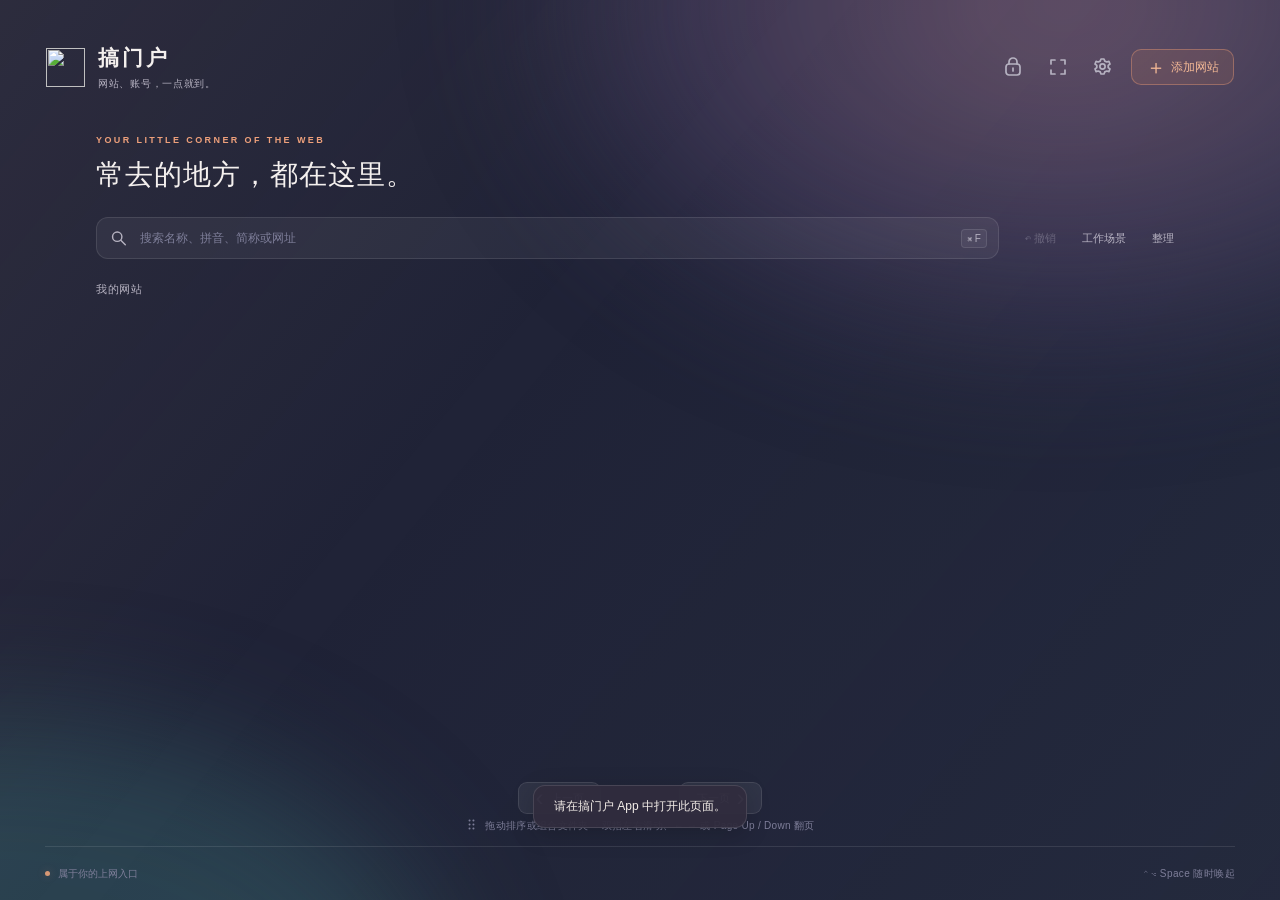
==== Resources/index.html @ 6839a6e0 "Publish GaoMenHu V1.04 source" ====
<!doctype html>
<html lang="zh-CN">
<head>
  <meta charset="utf-8">
  <meta name="viewport" content="width=device-width, initial-scale=1">
  <meta http-equiv="Content-Security-Policy" content="default-src 'none'; script-src 'self'; style-src 'self' 'unsafe-inline'; img-src 'self' data:; font-src 'self'; connect-src 'none'; object-src 'none'; base-uri 'none'; form-action 'none'">
  <title>搞门户</title>
  <link rel="stylesheet" href="style.css">
</head>
<body>
  <div class="ambient ambient-one"></div><div class="ambient ambient-two"></div><div class="noise"></div>
  <header>
    <div class="brand"><img src="Mark.png" alt=""><div><strong>搞门户</strong><span>网站、账号，一点就到。</span></div></div>
    <div class="header-actions">
      <button class="icon-button" id="vaultButton" aria-label="账号库" title="账号库"></button>
      <button class="icon-button" id="fullButton" aria-label="切换全屏" title="切换全屏"></button>
      <button class="icon-button" id="settingsButton" aria-label="设置" title="设置"></button>
      <button class="add-button" id="addButton"><span>＋</span> 添加网站</button>
    </div>
  </header>
  <main>
    <div class="intro"><div><span class="eyebrow">YOUR LITTLE CORNER OF THE WEB</span><h1>常去的地方，都在这里。</h1></div></div>
    <div class="launcher-tools"><div class="search-wrap"><span id="searchSymbol"></span><input id="search" type="search" autocomplete="off" placeholder="搜索名称、拼音、简称或网址" aria-label="搜索网站"><kbd>⌘ F</kbd></div><div class="toolbar-actions"><button class="tool-button" id="undoButton" title="撤销上次整理（⌘ Z）" disabled>↶ 撤销</button><button class="tool-button" id="workspacesButton">工作场景</button><button class="tool-button" id="manageButton">整理</button></div></div>
    <div class="grid-caption"><span id="caption">我的网站</span><span id="count"></span></div>
    <section class="launch-area" id="launchArea" aria-label="网站启动台"><div class="grid" id="grid"></div><div class="empty" id="empty" hidden></div><div class="edge-hint edge-left" id="edgeLeft" aria-hidden="true">‹</div><div class="edge-hint edge-right" id="edgeRight" aria-hidden="true">›</div></section>
    <nav class="pagination" id="pagination" aria-label="启动台分页">
      <button class="page-arrow" id="previousPage" type="button" aria-label="上一页" title="上一页（Page Up）"><span aria-hidden="true">‹</span> 上一页</button>
      <div class="page-dots" id="pageDots"></div>
      <span class="page-number" id="pageNumber" role="status" aria-live="polite" aria-atomic="true"></span>
      <button class="page-arrow" id="nextPage" type="button" aria-label="下一页" title="下一页（Page Down）">下一页 <span aria-hidden="true">›</span></button>
    </nav>
    <div class="organize-hint"><span id="dragSymbol"></span>拖动排序或组合文件夹<span class="paging-hint" id="pagingHint">· 双指左右滑动、← → 或 Page Up / Down 翻页</span></div>
  </main>
  <footer><span class="footer-brand"><span class="status-dot"></span>属于你的上网入口 <span class="version" id="version"></span></span><button id="lockButton"></button><span class="shortcut">⌃ ⌥ Space 随时唤起</span></footer>
  <div id="folderOverlay" class="overlay folder-overlay" hidden>
    <section class="folder-panel" role="dialog" aria-modal="true" aria-labelledby="folderTitle">
      <div class="folder-header"><div><span class="eyebrow">FOLDER</span><button class="folder-title" id="folderTitle"></button></div><div class="setting-actions"><button class="soft-button" id="folderManage">整理</button><button class="icon-button close" id="folderClose" aria-label="关闭文件夹">×</button></div></div>
      <div class="grid folder-grid" id="folderGrid"></div>
      <div class="folder-out" id="folderOut">拖到这里，移回首页 <span>↗</span></div>
    </section>
  </div>
  <div id="selectionBar" class="selection-bar" hidden><strong id="selectionCount">已选择 0 个</strong><button class="soft-button" id="selectPageButton">全选当前页</button><button class="text-button" id="clearSelectionButton">清空</button><span class="selection-divider"></span><button class="soft-button" id="batchMoveButton">移入文件夹</button><button class="soft-button" id="batchBrowserButton">默认浏览器</button><button class="soft-button danger" id="batchRemoveButton">移除</button><button class="primary-button" id="manageDone">完成</button></div>
  <div id="dialogOverlay" class="overlay dialog-overlay" hidden><section class="dialog" id="dialog" role="dialog" aria-modal="true"></section></div>
  <div id="cropOverlay" class="overlay crop-overlay" hidden><section class="dialog small" role="dialog" aria-modal="true" aria-labelledby="cropTitle"><div class="dialog-head"><div><span class="eyebrow">ICON</span><h2 id="cropTitle">调整图标</h2><p class="description">拖动图片调整位置，缩放到合适大小。</p></div><button class="icon-button close" id="cropClose" aria-label="取消裁剪">×</button></div><div class="crop-stage"><canvas id="cropCanvas" width="512" height="512" aria-label="图标裁剪预览"></canvas></div><label class="crop-zoom">缩放 <input id="cropZoom" type="range" min="0.5" max="3" step="0.01" value="1" aria-label="图标缩放"><output id="cropZoomValue">100%</output></label><div class="dialog-actions"><button class="soft-button" id="cropReset">居中适应</button><button class="soft-button" id="cropCancel">取消</button><button class="primary-button" id="cropSave">使用图标</button></div></section></div>
  <div id="contextMenu" class="context-menu" hidden></div>
  <div id="toast" role="status" aria-live="polite"></div>
  <script src="app.js"></script>
  <script src="features.js"></script>
</body>
</html>
---- Resources/style.css ----
:root{color-scheme:dark;--ink:#f4f0ee;--muted:#b6b2c1;--subtle:#7e7e99;--line:rgba(255,255,255,.1);--panel:#29283b;--input:rgba(255,255,255,.065);--orange:#eea07b;--accent:#df865c;--tile:rgba(255,255,255,.07);--backdrop:rgba(19,18,31,.66)}
*{box-sizing:border-box}html,body{margin:0;min-height:100%;font-family:-apple-system,BlinkMacSystemFont,"PingFang SC",sans-serif;color:var(--ink);font-size:14px}body{background:#202337;overflow:hidden;user-select:none;-webkit-user-select:none}
button,input,select,textarea{font:inherit}button{cursor:pointer;color:inherit;border:0;background:transparent}button:disabled{opacity:.38;cursor:default}button:focus-visible{outline:2px solid var(--orange);outline-offset:4px}input,textarea{user-select:text;-webkit-user-select:text}button svg{pointer-events:none}svg{width:20px;height:20px;stroke:currentColor;fill:none;stroke-width:1.7;stroke-linecap:round;stroke-linejoin:round}button, input{ -webkit-tap-highlight-color:transparent}
[hidden]{display:none!important}.ambient{position:fixed;z-index:-2;pointer-events:none;border-radius:100%;filter:blur(65px)}.ambient-one{width:90vw;height:85vh;right:-28vw;top:-42vh;background:radial-gradient(ellipse,#765b72 0%,#3b3654 50%,transparent 70%);opacity:.85}.ambient-two{width:70vw;height:70vh;left:-35vw;bottom:-50vh;background:#345c65;opacity:.55}.noise{position:fixed;inset:0;z-index:-1;pointer-events:none;background:linear-gradient(130deg,rgba(198,155,143,.08),transparent 40%,rgba(99,151,170,.06))}
header{height:110px;padding:38px 46px 14px;display:flex;align-items:center;justify-content:space-between}.brand{display:flex;align-items:center;gap:13px}.brand img{width:39px;height:39px}.brand strong{font-size:21px;letter-spacing:3px;font-weight:650;display:block}.brand span{color:var(--muted);font-size:10px;letter-spacing:.7px;margin-top:5px;display:block}.header-actions{display:flex;gap:11px;align-items:center}.icon-button{width:34px;height:34px;display:flex;align-items:center;justify-content:center;border-radius:10px;color:var(--muted);transition:background .15s,color .15s}.icon-button:hover{background:var(--tile);color:var(--ink)}.add-button{height:36px;border-radius:10px;padding:0 14px;border:1px solid rgba(237,158,119,.4);background:rgba(229,137,91,.12);color:#f3b895;font-size:12px;display:flex;align-items:center;gap:5px}.add-button span{font-size:20px;font-weight:300}
main{max-width:1220px;margin:auto;padding:20px 66px 0;height:calc(100vh - 164px);display:flex;flex-direction:column;min-height:350px}.intro{display:flex;justify-content:space-between}.eyebrow{font-size:9px;letter-spacing:2.4px;color:var(--orange);font-weight:550}.intro h1{font-size:28px;font-weight:500;letter-spacing:1px;margin:10px 0 23px}.search-wrap{position:relative;display:flex;align-items:center;width:450px;max-width:75%;height:42px;background:rgba(255,255,255,.05);border:1px solid var(--line);border-radius:12px;color:var(--muted);margin-bottom:29px}.search-wrap>span{padding:0 13px;display:flex}.search-wrap svg{width:17px}.search-wrap input{width:100%;padding:0 55px 0 0;height:100%;border:0;color:var(--ink);background:transparent;outline:0;font-size:12px}.search-wrap input::placeholder{color:var(--subtle)}.search-wrap:focus-within{border-color:rgba(238,160,123,.45);background:rgba(255,255,255,.08)}kbd{font:10px -apple-system,sans-serif;background:rgba(255,255,255,.05);border:1px solid var(--line);border-radius:4px;padding:3px 5px;position:absolute;right:11px;pointer-events:none}.grid-caption{display:flex;justify-content:space-between;font-size:11px;letter-spacing:.6px;color:var(--muted);margin-bottom:20px}.grid-caption #count{font-size:10px;color:var(--subtle)}
.launch-area{flex:1;min-height:175px;position:relative;overflow:auto;scrollbar-width:thin;scrollbar-color:var(--line) transparent}.grid{display:grid;grid-template-columns:repeat(var(--columns,6),minmax(0,1fr));gap:24px 15px;align-content:start;padding:4px 0 15px}.tile{min-width:0;height:115px;border-radius:16px;display:flex;align-items:center;flex-direction:column;position:relative;transition:transform .18s,background .18s;outline-offset:-2px!important;padding:3px 0;cursor:pointer}.tile:hover{background:rgba(255,255,255,.025);transform:translateY(-3px)}.tile:active{transform:scale(.96)}.tile-icon{position:relative;flex-shrink:0;width:76px;height:76px;border-radius:20px;display:flex;align-items:center;justify-content:center;box-shadow:0 7px 18px rgba(9,12,26,.14),inset 0 1px 0 rgba(255,255,255,.12);color:white;font-size:30px;font-weight:600;letter-spacing:-1px;transition:box-shadow .2s,transform .2s;background:var(--site-color);overflow:hidden}.tile-icon::after{content:"";position:absolute;inset:0;border-radius:inherit;pointer-events:none;background:linear-gradient(145deg,rgba(255,255,255,.11),transparent 55%,rgba(0,0,0,.06))}.tile-icon img{width:53px;height:53px;object-fit:contain;position:relative;z-index:1}.tile-name{margin-top:11px;color:var(--ink);font-size:11px;max-width:100%;overflow:hidden;text-overflow:ellipsis;white-space:nowrap;line-height:16px;padding:0 5px}.browser-badge{position:absolute;right:0;bottom:0;width:21px;height:21px;border-radius:8px;background:var(--panel);border:2px solid var(--panel);display:grid;place-items:center;z-index:2;color:#d9e2f1;font-size:9px;letter-spacing:0;font-weight:700}.badge-chrome{color:#f0cf76}.badge-edge{color:#6cd5bf}.badge-safari{color:#81c6f5}.tile-body{position:relative}.tile.folder .tile-icon{background:rgba(255,255,255,.09);border:1px solid rgba(255,255,255,.1);padding:10px;display:grid;grid-template-columns:repeat(3,1fr);gap:5px;align-content:start;backdrop-filter:blur(12px)}.mini-icon{width:14px;height:14px;border-radius:4px;background:var(--site-color);display:grid;place-items:center;color:white;font-size:7px;overflow:hidden;font-weight:600}.mini-icon img{width:12px;height:12px;object-fit:contain}.tile.folder .tile-name{color:#d1cadd}.tile.dragging{opacity:.25;transform:scale(.93)}.tile.merge-ready .tile-icon{box-shadow:0 0 0 5px rgba(239,168,127,.35);transform:scale(1.07)}.tile.drop-before:before,.tile.drop-after:after{content:"";position:absolute;top:12px;height:67px;width:3px;border-radius:3px;background:var(--orange)}.tile.drop-before:before{left:0}.tile.drop-after:after{right:0}
.pagination{display:flex;align-items:center;justify-content:center;gap:14px;margin:8px 0 3px;height:34px;flex-shrink:0}.pagination.single-page{visibility:hidden}.page-arrow{height:32px;min-width:83px;padding:0 12px;border:1px solid var(--line);border-radius:9px;background:var(--input);color:var(--muted);font-size:11px;display:flex;align-items:center;justify-content:center;gap:7px;transition:background .15s,color .15s}.page-arrow span{font-size:24px;font-weight:300;line-height:1}.page-arrow:hover:not(:disabled){background:var(--tile);color:var(--ink)}.page-dots{display:flex;align-items:center;gap:1px;max-width:280px;overflow-x:auto;scrollbar-width:none}.page-dot{width:28px;height:28px;padding:0;display:grid;place-items:center;flex-shrink:0;border-radius:7px}.page-dot::after{content:"";display:block;width:6px;height:6px;background:rgba(255,255,255,.24);border-radius:50%;transition:width .2s,background .2s}.page-dot.active::after{background:#e2c0ad;width:18px;border-radius:5px}.page-dot:hover{background:var(--input)}.page-number{color:var(--muted);font-size:11px;min-width:36px;text-align:center;font-variant-numeric:tabular-nums}.paging-hint{color:var(--subtle)}.organize-hint{text-align:center;color:var(--subtle);font-size:10px;letter-spacing:.3px;display:flex;align-items:center;justify-content:center;gap:7px;padding-bottom:13px}.organize-hint svg{width:13px;height:13px}
footer{height:54px;margin:0 45px;border-top:1px solid var(--line);display:flex;align-items:center;justify-content:space-between;color:var(--subtle);font-size:10px}.footer-brand{display:flex;align-items:center;gap:8px}.status-dot{width:5px;height:5px;border-radius:50%;background:#d79875;box-shadow:0 0 8px rgba(217,152,117,.3)}.version{opacity:.6;font-size:9px;margin-left:2px}.shortcut{letter-spacing:.4px}#lockButton{display:flex;align-items:center;gap:5px;color:var(--muted);font-size:10px}#lockButton svg{width:12px;height:12px}.empty{text-align:center;color:var(--muted);padding-top:34px}.empty strong{font-size:20px;font-weight:500;display:block;margin-bottom:12px}.empty p{font-size:12px;color:var(--subtle)}
.overlay{position:fixed;inset:0;background:var(--backdrop);backdrop-filter:blur(15px);z-index:20;display:flex;align-items:center;justify-content:center;padding:30px}.folder-panel{width:700px;max-width:90vw;max-height:80vh;border-radius:27px;background:linear-gradient(140deg,rgba(77,70,92,.94),rgba(48,48,72,.97));border:1px solid rgba(255,255,255,.12);box-shadow:0 25px 100px rgba(0,0,0,.25);padding:27px 35px 22px;animation:appear .17s ease-out}.folder-header{display:flex;justify-content:space-between;margin-bottom:25px;align-items:center}.folder-title{display:block;font-size:24px;font-weight:500;padding:8px 0 0;max-width:500px;overflow:hidden;text-overflow:ellipsis;white-space:nowrap;text-align:left}.folder-grid{--columns:5;max-height:50vh;overflow:auto;gap:18px 5px}.folder-out{border:1px dashed var(--line);height:36px;border-radius:10px;display:flex;align-items:center;justify-content:center;gap:10px;font-size:10px;color:var(--muted);margin-top:10px;transition:background .2s}.folder-out.ready{background:rgba(222,139,93,.18);border-color:var(--orange)}.close{font-size:25px;font-weight:200}
.dialog-overlay{z-index:40;backdrop-filter:blur(10px)}.dialog{width:650px;max-width:92vw;max-height:90vh;overflow:auto;border-radius:22px;padding:28px;background:var(--panel);box-shadow:0 24px 90px rgba(0,0,0,.35);border:1px solid var(--line);animation:appear .16s ease-out;scrollbar-width:thin}.dialog.small{width:430px}.dialog-head{display:flex;align-items:flex-start;justify-content:space-between;margin-bottom:24px}.dialog h2{font-size:23px;font-weight:550;letter-spacing:.5px;margin:6px 0 7px}.dialog .description{color:var(--muted);font-size:11px;line-height:1.8;margin:0}.field{display:block;margin:0 0 18px}.field-label{font-size:11px;color:var(--muted);display:block;margin:0 0 8px}.field input,.field textarea,.field select,.account-fields input,.profile-select{width:100%;padding:10px 12px;border:1px solid var(--line);border-radius:9px;background:var(--input);color:var(--ink);outline:0;font-size:12px;min-height:38px}.field input:focus,.field textarea:focus,.field select:focus,.account-fields input:focus{border-color:var(--accent)}.field input::placeholder,.account-fields input::placeholder{color:var(--subtle)}select option{background:var(--panel);color:var(--ink)}.two-col{display:grid;grid-template-columns:1fr 1fr;gap:16px}.icon-edit{display:flex;align-items:center;gap:16px;margin-bottom:23px}.icon-edit .tile-icon{width:60px;height:60px;border-radius:16px;font-size:23px}.icon-edit .tile-icon img{width:42px;height:42px}.color-palette{display:flex;gap:7px;margin-top:11px}.color-dot{width:19px;height:19px;border-radius:50%;border:2px solid transparent;padding:0}.color-dot.active{box-shadow:0 0 0 2px var(--muted);border-color:var(--panel)}.soft-button{padding:7px 11px;border-radius:7px;background:var(--input);border:1px solid var(--line);font-size:11px}.soft-button:hover{background:var(--tile)}.browser-options{display:flex;flex-wrap:wrap;gap:9px}.browser-choice{font-size:12px;padding:9px 12px;border:1px solid var(--line);border-radius:9px;background:var(--input);display:flex;gap:8px;align-items:center;cursor:pointer}.browser-choice.selected{border-color:var(--accent);background:rgba(226,137,90,.1)}.browser-choice input{accent-color:var(--accent);margin:0}.browser-choice.unavailable{opacity:.45}.browser-choice small{font-size:9px;color:var(--subtle)}.form-note{font-size:10px;color:var(--subtle);line-height:1.7;margin:9px 0 0}.section-title{display:flex;justify-content:space-between;align-items:center;margin:24px 0 12px;padding-top:20px;border-top:1px solid var(--line);font-size:12px}.section-title .soft-button{font-size:10px}.account-card{border:1px solid var(--line);border-radius:12px;margin-bottom:12px;padding:14px;background:rgba(0,0,0,.035)}.account-top{display:flex;justify-content:space-between;align-items:center;margin-bottom:11px;color:var(--muted);font-size:10px}.account-fields{display:grid;grid-template-columns:1fr 1fr;gap:10px}.account-fields input{font-size:11px}.account-fields .wide{grid-column:1/-1}.text-button{font-size:10px;color:var(--orange);padding:0}.danger{color:#f4a2a2!important}.primary-button{padding:10px 20px;border-radius:9px;color:#251c18;background:#e8a47c;font-weight:600;font-size:12px}.primary-button:hover{background:#efb28d}.dialog-actions{display:flex;justify-content:flex-end;gap:10px;margin-top:24px;padding-top:18px;border-top:1px solid var(--line)}.form-error{color:#f7ac9b;font-size:11px;line-height:1.8;min-height:0;margin-top:14px}.context-menu{position:fixed;z-index:60;padding:6px;background:rgba(49,47,66,.98);border:1px solid rgba(255,255,255,.12);box-shadow:0 12px 40px rgba(0,0,0,.28);border-radius:10px;min-width:180px;backdrop-filter:blur(15px)}.context-menu button{display:block;width:100%;padding:8px 11px;font-size:11px;text-align:left;border-radius:6px}.context-menu button:hover{background:rgba(255,255,255,.08)}.context-menu .menu-label{font-size:9px;color:var(--subtle);padding:7px 11px 3px}.context-menu hr{border:0;border-top:1px solid var(--line);margin:5px}
#toast{position:fixed;bottom:72px;left:50%;transform:translateX(-50%) translateY(10px);background:rgba(48,44,62,.96);color:#f4eee9;border:1px solid rgba(255,255,255,.12);box-shadow:0 6px 25px rgba(0,0,0,.18);padding:12px 20px;border-radius:12px;font-size:12px;max-width:80vw;z-index:90;opacity:0;pointer-events:none;transition:opacity .2s,transform .2s;text-align:center}#toast.visible{opacity:1;transform:translateX(-50%) translateY(0)}.settings-section{margin:22px 0}.settings-section h3{font-size:12px;font-weight:550;margin:0 0 12px}.setting-row{display:flex;justify-content:space-between;align-items:center;padding:12px 0;border-bottom:1px solid var(--line);gap:12px}.setting-row strong{font-size:12px;font-weight:500}.setting-row p{font-size:10px;color:var(--subtle);line-height:1.7;margin:5px 0 0}.setting-actions{display:flex;gap:7px;flex-shrink:0}.connection{font-size:10px;color:#85d6b4}.connection.offline{color:var(--subtle)}.steps{font-size:11px;color:var(--muted);line-height:1.9;padding:14px;background:var(--input);border-radius:10px;margin-top:12px}.steps code{font-size:10px;color:var(--orange);user-select:all;-webkit-user-select:all;word-break:break-all}.vault-site{padding:15px 0;border-bottom:1px solid var(--line)}.vault-site-head{display:flex;align-items:center;gap:10px;justify-content:space-between;margin-bottom:10px}.vault-site-head strong{font-size:13px}.vault-account{display:flex;align-items:center;justify-content:space-between;gap:12px;background:var(--input);border-radius:8px;margin:7px 0;padding:10px 12px}.vault-account strong{font-size:11px;font-weight:500;display:block}.vault-account span{font-size:10px;color:var(--muted);display:block;margin-top:5px}.empty-accounts{color:var(--subtle);font-size:11px;margin:20px 0}.profile-field{margin-top:12px}.profile-field label{font-size:10px;color:var(--muted);display:block;margin-bottom:6px}.confirm-body{font-size:12px;line-height:1.9;color:var(--muted);margin:16px 0}.small-input{width:100%;border:1px solid var(--line);border-radius:8px;background:var(--input);color:var(--ink);padding:11px;outline:0}
@keyframes appear{from{opacity:0;transform:translateY(8px) scale(.98)}to{opacity:1;transform:none}}
body.light{color-scheme:light;--ink:#37323b;--muted:#77717d;--subtle:#a199a4;--line:rgba(93,73,94,.11);--panel:#fcf9f5;--input:rgba(76,57,75,.045);--orange:#af6347;--accent:#c77b56;--tile:rgba(78,53,72,.065);--backdrop:rgba(218,208,203,.6);background:#f4eee7}.light .ambient-one{background:radial-gradient(ellipse,#d8b0a2 0%,#f0dbca 50%,transparent 70%);opacity:.5}.light .ambient-two{background:#c4d8d1;opacity:.7}.light .add-button{color:#ad6746}.light .tile-name{color:var(--ink)}.light .tile.folder .tile-icon{background:rgba(110,91,100,.09);border-color:rgba(110,91,100,.1)}.light .tile.folder .tile-name{color:#6d626e}.light .browser-badge{background:#f2eae4;border-color:#f2eae4;color:#44536b}.light .badge-chrome{color:#b89b29}.light .badge-edge{color:#318c7b}.light .badge-safari{color:#3f94c1}.light .page-dot::after{background:rgba(78,53,72,.23)}.light .page-dot.active::after{background:#c38a6f}.light .folder-panel{background:linear-gradient(140deg,#f0e6df,#e8e3e5)}.light .context-menu{background:#fcf8f3}.light .context-menu button:hover{background:rgba(78,53,72,.06)}.light .form-error,.light .danger{color:#be615c!important}.light .connection{color:#388867}
@media(max-height:690px){header{height:94px;padding-top:30px}main{height:calc(100vh - 148px);padding-top:10px}.intro h1{font-size:24px;margin-bottom:15px}.search-wrap{margin-bottom:17px}.grid-caption{margin-bottom:12px}.grid{gap:16px 13px}.organize-hint{font-size:9px}.dialog{max-height:94vh;padding:24px}}
@media(max-width:900px){header{padding-left:35px;padding-right:35px}main{padding-left:45px;padding-right:45px}.grid{gap:20px 8px}.tile-icon{width:70px;height:70px;border-radius:19px}.tile{height:107px}.tile-icon img{width:49px;height:49px}.brand span{font-size:9px}.header-actions{gap:5px}footer{margin:0 35px}.intro h1{font-size:25px}.folder-grid{--columns:5}}
@media(prefers-reduced-motion:reduce){*{animation:none!important;transition:none!important}}
.tile-icon:has(img){background:#F4F1EC}.mini-icon:has(img){background:#F4F1EC}
/* V1.03: adaptable density, selection, import previews and image adjustment. */
:root{--icon-size:76px;--tile-height:125px;--grid-gap:14px}
.launcher-tools{display:flex;align-items:center;gap:16px;margin-bottom:23px;flex-shrink:0}.launcher-tools .search-wrap{margin:0;max-width:100%;flex:1}.toolbar-actions{display:flex;gap:6px;flex-shrink:0}.tool-button{font-size:11px;color:var(--muted);padding:8px 10px;border-radius:8px;white-space:nowrap}.tool-button:hover:not(:disabled){color:var(--ink);background:var(--input)}.compact header{height:89px;padding-top:26px}.compact main{height:calc(100vh - 143px);padding-top:8px;max-width:1400px}.compact .intro{display:none}.compact .launcher-tools{margin-bottom:21px}.compact .grid-caption{margin-bottom:15px}
.grid{gap:var(--grid-gap) 12px}.tile{height:var(--tile-height);padding:3px 1px}.tile-icon{width:var(--icon-size);height:var(--icon-size);border-radius:calc(var(--icon-size) * .26)}.tile-icon>img{width:calc(var(--icon-size) * .7);height:calc(var(--icon-size) * .7)}.tile-name{white-space:normal;display:-webkit-box;-webkit-box-orient:vertical;-webkit-line-clamp:2;line-height:16px;max-height:32px;margin-top:8px;width:100%;overflow-wrap:anywhere;text-align:center}.tile.folder .tile-icon{padding:calc(var(--icon-size) * .12);gap:calc(var(--icon-size) * .055)}.mini-icon{width:calc(var(--icon-size) * .185);height:calc(var(--icon-size) * .185);border-radius:calc(var(--icon-size) * .05)}.mini-icon img{width:85%;height:85%}.tile.search-active{background:var(--input);box-shadow:inset 0 0 0 1px rgba(226,154,110,.6)}.tile.selected{background:rgba(232,164,124,.09);box-shadow:inset 0 0 0 1px var(--accent)}.selection-check{position:absolute;top:0;right:7px;width:19px;height:19px;border-radius:50%;border:1.5px solid var(--muted);background:var(--panel);font-size:12px;display:grid;place-items:center;z-index:3}.selected .selection-check{border-color:var(--accent);background:var(--accent);color:#251c18}.selecting .tile:hover{transform:none}.selection-bar{position:fixed;bottom:54px;left:50%;transform:translateX(-50%);display:flex;align-items:center;gap:10px;z-index:30;border:1px solid var(--line);border-radius:15px;padding:12px 16px;box-shadow:0 10px 40px rgba(0,0,0,.25);background:var(--panel);white-space:nowrap}.selection-bar strong{font-size:11px;font-weight:500;min-width:83px}.selection-bar .primary-button{padding:8px 13px}.selection-divider{width:1px;height:19px;background:var(--line)}.selecting .organize-hint{visibility:hidden}.selecting .launch-area{margin-bottom:35px}.selecting .folder-panel{margin-bottom:70px}.folder-grid{grid-template-columns:repeat(auto-fill,minmax(calc(var(--icon-size) + 24px),1fr))}.folder-header .setting-actions{align-items:center}
.edge-hint{position:absolute;top:0;bottom:0;width:40px;display:flex;align-items:center;justify-content:center;border-radius:12px;font-size:40px;font-weight:200;color:var(--orange);background:rgba(220,151,111,.1);opacity:0;pointer-events:none;transition:opacity .12s}.edge-left{left:0}.edge-right{right:0}.edge-hint.ready{opacity:1}.compact-select{font-size:11px;padding:8px 10px;border:1px solid var(--line);border-radius:8px;background:var(--input);color:var(--ink);min-width:106px}.setup-details{margin-top:14px}.setup-details summary{font-size:11px;color:var(--muted);cursor:pointer}.preview-stats{display:grid;grid-template-columns:repeat(3,1fr);border:1px solid var(--line);border-radius:13px;padding:18px 0;background:var(--input)}.preview-stats>div{display:flex;align-items:center;flex-direction:column;gap:6px}.preview-stats>div+div{border-left:1px solid var(--line)}.preview-stats strong{font-size:26px;font-weight:500;font-variant-numeric:tabular-nums}.preview-stats span{font-size:10px;color:var(--muted)}.source-option{display:flex;align-items:center;gap:13px;width:100%;text-align:left;padding:15px;border:1px solid var(--line);border-radius:12px;margin:10px 0;background:var(--input)}.source-option:hover{border-color:var(--accent)}.source-option>span:last-child{margin-left:auto;font-size:24px;color:var(--subtle)}.source-option strong{font-size:12px;font-weight:500}.source-option small{font-size:10px;color:var(--subtle);display:block;margin-top:5px}.source-badge{width:33px;height:33px;display:grid;place-items:center;border-radius:10px;background:var(--tile);color:var(--orange);font-size:16px}.workspace-card{padding:18px;border-radius:14px;background:var(--input);border:1px solid var(--line);margin-bottom:12px}.workspace-title{display:flex;align-items:center;justify-content:space-between;gap:15px}.workspace-title>div{min-width:0}.workspace-title strong{font-size:15px;font-weight:500}.workspace-title p{color:var(--subtle);font-size:10px;line-height:1.7;margin:8px 0 0;overflow:hidden;text-overflow:ellipsis;white-space:nowrap}.workspace-title .primary-button{white-space:nowrap;padding:9px 13px}.workspace-controls{display:flex;gap:18px;margin-top:15px}.workspace-picker-head{display:flex;align-items:center;gap:15px}.workspace-picker-head .field{flex:1;margin:0}.workspace-picker-head>span{font-size:11px;white-space:nowrap;color:var(--subtle)}.workspace-picker{max-height:280px;overflow:auto;border:1px solid var(--line);border-radius:10px;margin-top:12px}.workspace-choice{display:flex;align-items:center;gap:10px;padding:10px 12px;font-size:11px;cursor:pointer}.workspace-choice+.workspace-choice{border-top:1px solid var(--line)}.workspace-choice input{accent-color:var(--accent);flex-shrink:0}.workspace-choice>span:not(.workspace-mini){overflow:hidden;text-overflow:ellipsis;white-space:nowrap}.workspace-choice small{color:var(--subtle);font-size:9px;margin-left:auto;white-space:nowrap}.workspace-mini{width:25px;height:25px;display:grid;place-items:center;background:var(--site-color);border-radius:7px;overflow:hidden;color:white;flex-shrink:0}.workspace-mini img{width:21px;height:21px;object-fit:contain}.workspace-mini:has(img){background:#f4f1ec}
.crop-overlay{z-index:70}.crop-overlay .dialog{width:390px}.crop-stage{width:256px;height:256px;margin:0 auto;border:1px solid var(--line);border-radius:18px;overflow:hidden;background:repeating-conic-gradient(var(--input) 0% 25%,transparent 0% 50%) 50% / 20px 20px}.crop-stage canvas{display:block;width:256px;height:256px;cursor:grab;touch-action:none}.crop-stage canvas:active{cursor:grabbing}.crop-zoom{display:flex;align-items:center;gap:12px;margin-top:22px;font-size:11px;color:var(--muted)}.crop-zoom input{min-width:0;flex:1;accent-color:var(--accent)}.crop-zoom output{width:37px;text-align:right;font-variant-numeric:tabular-nums}
@media(max-width:900px){.launcher-tools{gap:9px}.toolbar-actions{gap:1px}.tool-button{padding:8px 7px}.compact header{padding-left:35px;padding-right:35px}.selection-bar{gap:7px;padding:10px 11px}.selection-bar .soft-button{padding:7px 8px}.selection-bar strong{min-width:74px}.grid{column-gap:9px}}
.tile.drag-carry{position:absolute;left:0;top:0;width:1px;height:1px;padding:0;overflow:hidden;opacity:0;pointer-events:none}
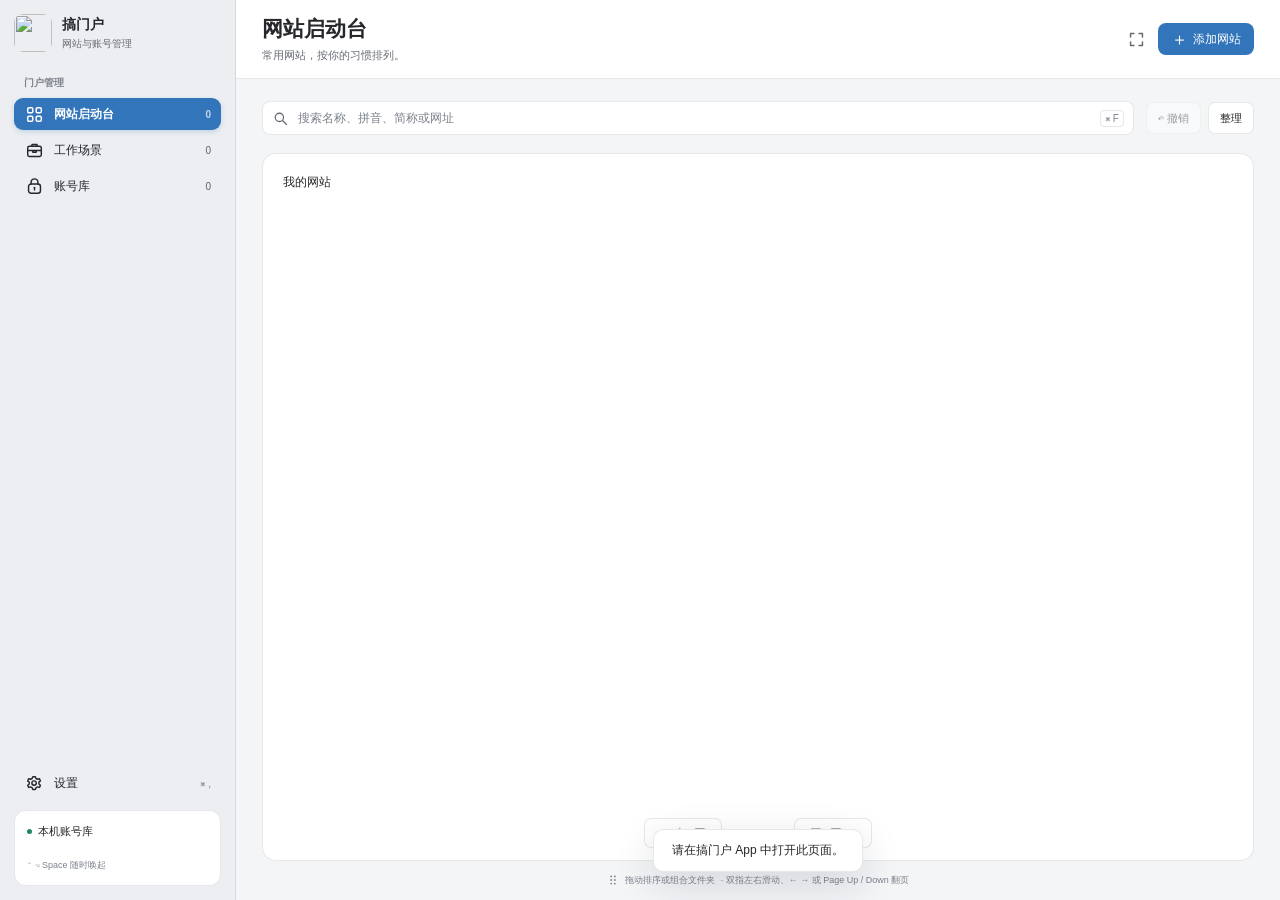
==== commit 8a153282: "Unify GaoMenHu V1.05 icon, settings and backup experience" ====
--- a/Resources/index.html
+++ b/Resources/index.html
@@ -8,40 +8,51 @@
   <link rel="stylesheet" href="style.css">
 </head>
 <body>
-  <div class="ambient ambient-one"></div><div class="ambient ambient-two"></div><div class="noise"></div>
-  <header>
-    <div class="brand"><img src="Mark.png" alt=""><div><strong>搞门户</strong><span>网站、账号，一点就到。</span></div></div>
-    <div class="header-actions">
-      <button class="icon-button" id="vaultButton" aria-label="账号库" title="账号库"></button>
-      <button class="icon-button" id="fullButton" aria-label="切换全屏" title="切换全屏"></button>
-      <button class="icon-button" id="settingsButton" aria-label="设置" title="设置"></button>
-      <button class="add-button" id="addButton"><span>＋</span> 添加网站</button>
+  <div class="app-shell">
+    <aside class="sidebar" aria-label="主导航">
+      <div class="brand"><img src="Mark.png" alt=""><div><strong>搞门户</strong><span>网站与账号管理</span></div></div>
+      <nav class="sidebar-navigation" aria-label="门户管理">
+        <div class="nav-section-label">门户管理</div>
+        <button class="nav-item selected" id="launcherButton" aria-current="page"><span id="launcherSymbol"></span><span>网站启动台</span><span class="nav-count" id="siteCount">0</span></button>
+        <button class="nav-item" id="workspacesButton"><span id="workspacesSymbol"></span><span>工作场景</span><span class="nav-count" id="workspaceCount">0</span></button>
+        <button class="nav-item" id="vaultButton"><span id="vaultSymbol"></span><span>账号库</span><span class="nav-count" id="accountCount">0</span></button>
+      </nav>
+      <div class="sidebar-bottom">
+        <button class="nav-item" id="settingsButton"><span id="settingsSymbol"></span><span>设置</span><span class="nav-key">⌘ ,</span></button>
+        <div class="sidebar-status"><div class="status-heading"><span class="status-dot"></span><strong>本机账号库</strong><span class="version" id="version"></span></div><button id="lockButton"></button><div class="sidebar-shortcut">⌃ ⌥ Space 随时唤起</div></div>
+      </div>
+    </aside>
+    <div class="main-column">
+      <header class="main-toolbar">
+        <div class="page-heading"><h1 id="pageTitle">网站启动台</h1><p id="pageSubtitle">常用网站，按你的习惯排列。</p></div>
+        <div class="header-actions"><button class="icon-button" id="fullButton" aria-label="切换全屏" title="切换全屏"></button><button class="add-button" id="addButton"><span>＋</span> 添加网站</button></div>
+      </header>
+      <main id="launcherPage">
+        <div class="launcher-tools"><div class="search-wrap"><span id="searchSymbol"></span><input id="search" type="search" autocomplete="off" placeholder="搜索名称、拼音、简称或网址" aria-label="搜索网站"><kbd>⌘ F</kbd></div><div class="toolbar-actions"><button class="tool-button" id="undoButton" title="撤销上次整理（⌘ Z）" disabled>↶ 撤销</button><button class="tool-button" id="manageButton">整理</button></div></div>
+        <div class="launcher-card">
+          <div class="grid-caption"><span id="caption">我的网站</span><span id="count"></span></div>
+          <section class="launch-area" id="launchArea" aria-label="网站启动台"><div class="grid" id="grid"></div><div class="empty" id="empty" hidden></div><div class="edge-hint edge-left" id="edgeLeft" aria-hidden="true">‹</div><div class="edge-hint edge-right" id="edgeRight" aria-hidden="true">›</div></section>
+          <nav class="pagination" id="pagination" aria-label="启动台分页">
+            <button class="page-arrow" id="previousPage" type="button" aria-label="上一页" title="上一页（Page Up）"><span aria-hidden="true">‹</span> 上一页</button>
+            <div class="page-dots" id="pageDots"></div><span class="page-number" id="pageNumber" role="status" aria-live="polite" aria-atomic="true"></span>
+            <button class="page-arrow" id="nextPage" type="button" aria-label="下一页" title="下一页（Page Down）">下一页 <span aria-hidden="true">›</span></button>
+          </nav>
+        </div>
+        <div class="organize-hint"><span id="dragSymbol"></span>拖动排序或组合文件夹<span class="paging-hint" id="pagingHint">· 双指左右滑动、← → 或 Page Up / Down 翻页</span></div>
+      </main>
+      <section id="sectionPage" class="section-page" aria-labelledby="pageTitle" hidden></section>
     </div>
-  </header>
-  <main>
-    <div class="intro"><div><span class="eyebrow">YOUR LITTLE CORNER OF THE WEB</span><h1>常去的地方，都在这里。</h1></div></div>
-    <div class="launcher-tools"><div class="search-wrap"><span id="searchSymbol"></span><input id="search" type="search" autocomplete="off" placeholder="搜索名称、拼音、简称或网址" aria-label="搜索网站"><kbd>⌘ F</kbd></div><div class="toolbar-actions"><button class="tool-button" id="undoButton" title="撤销上次整理（⌘ Z）" disabled>↶ 撤销</button><button class="tool-button" id="workspacesButton">工作场景</button><button class="tool-button" id="manageButton">整理</button></div></div>
-    <div class="grid-caption"><span id="caption">我的网站</span><span id="count"></span></div>
-    <section class="launch-area" id="launchArea" aria-label="网站启动台"><div class="grid" id="grid"></div><div class="empty" id="empty" hidden></div><div class="edge-hint edge-left" id="edgeLeft" aria-hidden="true">‹</div><div class="edge-hint edge-right" id="edgeRight" aria-hidden="true">›</div></section>
-    <nav class="pagination" id="pagination" aria-label="启动台分页">
-      <button class="page-arrow" id="previousPage" type="button" aria-label="上一页" title="上一页（Page Up）"><span aria-hidden="true">‹</span> 上一页</button>
-      <div class="page-dots" id="pageDots"></div>
-      <span class="page-number" id="pageNumber" role="status" aria-live="polite" aria-atomic="true"></span>
-      <button class="page-arrow" id="nextPage" type="button" aria-label="下一页" title="下一页（Page Down）">下一页 <span aria-hidden="true">›</span></button>
-    </nav>
-    <div class="organize-hint"><span id="dragSymbol"></span>拖动排序或组合文件夹<span class="paging-hint" id="pagingHint">· 双指左右滑动、← → 或 Page Up / Down 翻页</span></div>
-  </main>
-  <footer><span class="footer-brand"><span class="status-dot"></span>属于你的上网入口 <span class="version" id="version"></span></span><button id="lockButton"></button><span class="shortcut">⌃ ⌥ Space 随时唤起</span></footer>
+  </div>
   <div id="folderOverlay" class="overlay folder-overlay" hidden>
     <section class="folder-panel" role="dialog" aria-modal="true" aria-labelledby="folderTitle">
-      <div class="folder-header"><div><span class="eyebrow">FOLDER</span><button class="folder-title" id="folderTitle"></button></div><div class="setting-actions"><button class="soft-button" id="folderManage">整理</button><button class="icon-button close" id="folderClose" aria-label="关闭文件夹">×</button></div></div>
+      <div class="folder-header"><div><button class="folder-title" id="folderTitle"></button></div><div class="setting-actions"><button class="soft-button" id="folderManage">整理</button><button class="icon-button close" id="folderClose" aria-label="关闭文件夹">×</button></div></div>
       <div class="grid folder-grid" id="folderGrid"></div>
       <div class="folder-out" id="folderOut">拖到这里，移回首页 <span>↗</span></div>
     </section>
   </div>
   <div id="selectionBar" class="selection-bar" hidden><strong id="selectionCount">已选择 0 个</strong><button class="soft-button" id="selectPageButton">全选当前页</button><button class="text-button" id="clearSelectionButton">清空</button><span class="selection-divider"></span><button class="soft-button" id="batchMoveButton">移入文件夹</button><button class="soft-button" id="batchBrowserButton">默认浏览器</button><button class="soft-button danger" id="batchRemoveButton">移除</button><button class="primary-button" id="manageDone">完成</button></div>
   <div id="dialogOverlay" class="overlay dialog-overlay" hidden><section class="dialog" id="dialog" role="dialog" aria-modal="true"></section></div>
-  <div id="cropOverlay" class="overlay crop-overlay" hidden><section class="dialog small" role="dialog" aria-modal="true" aria-labelledby="cropTitle"><div class="dialog-head"><div><span class="eyebrow">ICON</span><h2 id="cropTitle">调整图标</h2><p class="description">拖动图片调整位置，缩放到合适大小。</p></div><button class="icon-button close" id="cropClose" aria-label="取消裁剪">×</button></div><div class="crop-stage"><canvas id="cropCanvas" width="512" height="512" aria-label="图标裁剪预览"></canvas></div><label class="crop-zoom">缩放 <input id="cropZoom" type="range" min="0.5" max="3" step="0.01" value="1" aria-label="图标缩放"><output id="cropZoomValue">100%</output></label><div class="dialog-actions"><button class="soft-button" id="cropReset">居中适应</button><button class="soft-button" id="cropCancel">取消</button><button class="primary-button" id="cropSave">使用图标</button></div></section></div>
+  <div id="cropOverlay" class="overlay crop-overlay" hidden><section class="dialog small" role="dialog" aria-modal="true" aria-labelledby="cropTitle"><div class="dialog-head"><div><h2 id="cropTitle">调整图标</h2><p class="description">拖动图片调整位置，缩放到合适大小。</p></div><button class="icon-button close" id="cropClose" aria-label="取消裁剪">×</button></div><div class="crop-stage"><canvas id="cropCanvas" width="512" height="512" aria-label="图标裁剪预览"></canvas></div><label class="crop-zoom">缩放 <input id="cropZoom" type="range" min="0.5" max="3" step="0.01" value="1" aria-label="图标缩放"><output id="cropZoomValue">100%</output></label><div class="dialog-actions"><button class="soft-button" id="cropReset">居中适应</button><button class="soft-button" id="cropCancel">取消</button><button class="primary-button" id="cropSave">使用图标</button></div></section></div>
   <div id="contextMenu" class="context-menu" hidden></div>
   <div id="toast" role="status" aria-live="polite"></div>
   <script src="app.js"></script>
--- a/Resources/style.css
+++ b/Resources/style.css
@@ -1,26 +1,19 @@
-:root{color-scheme:dark;--ink:#f4f0ee;--muted:#b6b2c1;--subtle:#7e7e99;--line:rgba(255,255,255,.1);--panel:#29283b;--input:rgba(255,255,255,.065);--orange:#eea07b;--accent:#df865c;--tile:rgba(255,255,255,.07);--backdrop:rgba(19,18,31,.66)}
-*{box-sizing:border-box}html,body{margin:0;min-height:100%;font-family:-apple-system,BlinkMacSystemFont,"PingFang SC",sans-serif;color:var(--ink);font-size:14px}body{background:#202337;overflow:hidden;user-select:none;-webkit-user-select:none}
-button,input,select,textarea{font:inherit}button{cursor:pointer;color:inherit;border:0;background:transparent}button:disabled{opacity:.38;cursor:default}button:focus-visible{outline:2px solid var(--orange);outline-offset:4px}input,textarea{user-select:text;-webkit-user-select:text}button svg{pointer-events:none}svg{width:20px;height:20px;stroke:currentColor;fill:none;stroke-width:1.7;stroke-linecap:round;stroke-linejoin:round}button, input{ -webkit-tap-highlight-color:transparent}
-[hidden]{display:none!important}.ambient{position:fixed;z-index:-2;pointer-events:none;border-radius:100%;filter:blur(65px)}.ambient-one{width:90vw;height:85vh;right:-28vw;top:-42vh;background:radial-gradient(ellipse,#765b72 0%,#3b3654 50%,transparent 70%);opacity:.85}.ambient-two{width:70vw;height:70vh;left:-35vw;bottom:-50vh;background:#345c65;opacity:.55}.noise{position:fixed;inset:0;z-index:-1;pointer-events:none;background:linear-gradient(130deg,rgba(198,155,143,.08),transparent 40%,rgba(99,151,170,.06))}
-header{height:110px;padding:38px 46px 14px;display:flex;align-items:center;justify-content:space-between}.brand{display:flex;align-items:center;gap:13px}.brand img{width:39px;height:39px}.brand strong{font-size:21px;letter-spacing:3px;font-weight:650;display:block}.brand span{color:var(--muted);font-size:10px;letter-spacing:.7px;margin-top:5px;display:block}.header-actions{display:flex;gap:11px;align-items:center}.icon-button{width:34px;height:34px;display:flex;align-items:center;justify-content:center;border-radius:10px;color:var(--muted);transition:background .15s,color .15s}.icon-button:hover{background:var(--tile);color:var(--ink)}.add-button{height:36px;border-radius:10px;padding:0 14px;border:1px solid rgba(237,158,119,.4);background:rgba(229,137,91,.12);color:#f3b895;font-size:12px;display:flex;align-items:center;gap:5px}.add-button span{font-size:20px;font-weight:300}
-main{max-width:1220px;margin:auto;padding:20px 66px 0;height:calc(100vh - 164px);display:flex;flex-direction:column;min-height:350px}.intro{display:flex;justify-content:space-between}.eyebrow{font-size:9px;letter-spacing:2.4px;color:var(--orange);font-weight:550}.intro h1{font-size:28px;font-weight:500;letter-spacing:1px;margin:10px 0 23px}.search-wrap{position:relative;display:flex;align-items:center;width:450px;max-width:75%;height:42px;background:rgba(255,255,255,.05);border:1px solid var(--line);border-radius:12px;color:var(--muted);margin-bottom:29px}.search-wrap>span{padding:0 13px;display:flex}.search-wrap svg{width:17px}.search-wrap input{width:100%;padding:0 55px 0 0;height:100%;border:0;color:var(--ink);background:transparent;outline:0;font-size:12px}.search-wrap input::placeholder{color:var(--subtle)}.search-wrap:focus-within{border-color:rgba(238,160,123,.45);background:rgba(255,255,255,.08)}kbd{font:10px -apple-system,sans-serif;background:rgba(255,255,255,.05);border:1px solid var(--line);border-radius:4px;padding:3px 5px;position:absolute;right:11px;pointer-events:none}.grid-caption{display:flex;justify-content:space-between;font-size:11px;letter-spacing:.6px;color:var(--muted);margin-bottom:20px}.grid-caption #count{font-size:10px;color:var(--subtle)}
-.launch-area{flex:1;min-height:175px;position:relative;overflow:auto;scrollbar-width:thin;scrollbar-color:var(--line) transparent}.grid{display:grid;grid-template-columns:repeat(var(--columns,6),minmax(0,1fr));gap:24px 15px;align-content:start;padding:4px 0 15px}.tile{min-width:0;height:115px;border-radius:16px;display:flex;align-items:center;flex-direction:column;position:relative;transition:transform .18s,background .18s;outline-offset:-2px!important;padding:3px 0;cursor:pointer}.tile:hover{background:rgba(255,255,255,.025);transform:translateY(-3px)}.tile:active{transform:scale(.96)}.tile-icon{position:relative;flex-shrink:0;width:76px;height:76px;border-radius:20px;display:flex;align-items:center;justify-content:center;box-shadow:0 7px 18px rgba(9,12,26,.14),inset 0 1px 0 rgba(255,255,255,.12);color:white;font-size:30px;font-weight:600;letter-spacing:-1px;transition:box-shadow .2s,transform .2s;background:var(--site-color);overflow:hidden}.tile-icon::after{content:"";position:absolute;inset:0;border-radius:inherit;pointer-events:none;background:linear-gradient(145deg,rgba(255,255,255,.11),transparent 55%,rgba(0,0,0,.06))}.tile-icon img{width:53px;height:53px;object-fit:contain;position:relative;z-index:1}.tile-name{margin-top:11px;color:var(--ink);font-size:11px;max-width:100%;overflow:hidden;text-overflow:ellipsis;white-space:nowrap;line-height:16px;padding:0 5px}.browser-badge{position:absolute;right:0;bottom:0;width:21px;height:21px;border-radius:8px;background:var(--panel);border:2px solid var(--panel);display:grid;place-items:center;z-index:2;color:#d9e2f1;font-size:9px;letter-spacing:0;font-weight:700}.badge-chrome{color:#f0cf76}.badge-edge{color:#6cd5bf}.badge-safari{color:#81c6f5}.tile-body{position:relative}.tile.folder .tile-icon{background:rgba(255,255,255,.09);border:1px solid rgba(255,255,255,.1);padding:10px;display:grid;grid-template-columns:repeat(3,1fr);gap:5px;align-content:start;backdrop-filter:blur(12px)}.mini-icon{width:14px;height:14px;border-radius:4px;background:var(--site-color);display:grid;place-items:center;color:white;font-size:7px;overflow:hidden;font-weight:600}.mini-icon img{width:12px;height:12px;object-fit:contain}.tile.folder .tile-name{color:#d1cadd}.tile.dragging{opacity:.25;transform:scale(.93)}.tile.merge-ready .tile-icon{box-shadow:0 0 0 5px rgba(239,168,127,.35);transform:scale(1.07)}.tile.drop-before:before,.tile.drop-after:after{content:"";position:absolute;top:12px;height:67px;width:3px;border-radius:3px;background:var(--orange)}.tile.drop-before:before{left:0}.tile.drop-after:after{right:0}
-.pagination{display:flex;align-items:center;justify-content:center;gap:14px;margin:8px 0 3px;height:34px;flex-shrink:0}.pagination.single-page{visibility:hidden}.page-arrow{height:32px;min-width:83px;padding:0 12px;border:1px solid var(--line);border-radius:9px;background:var(--input);color:var(--muted);font-size:11px;display:flex;align-items:center;justify-content:center;gap:7px;transition:background .15s,color .15s}.page-arrow span{font-size:24px;font-weight:300;line-height:1}.page-arrow:hover:not(:disabled){background:var(--tile);color:var(--ink)}.page-dots{display:flex;align-items:center;gap:1px;max-width:280px;overflow-x:auto;scrollbar-width:none}.page-dot{width:28px;height:28px;padding:0;display:grid;place-items:center;flex-shrink:0;border-radius:7px}.page-dot::after{content:"";display:block;width:6px;height:6px;background:rgba(255,255,255,.24);border-radius:50%;transition:width .2s,background .2s}.page-dot.active::after{background:#e2c0ad;width:18px;border-radius:5px}.page-dot:hover{background:var(--input)}.page-number{color:var(--muted);font-size:11px;min-width:36px;text-align:center;font-variant-numeric:tabular-nums}.paging-hint{color:var(--subtle)}.organize-hint{text-align:center;color:var(--subtle);font-size:10px;letter-spacing:.3px;display:flex;align-items:center;justify-content:center;gap:7px;padding-bottom:13px}.organize-hint svg{width:13px;height:13px}
-footer{height:54px;margin:0 45px;border-top:1px solid var(--line);display:flex;align-items:center;justify-content:space-between;color:var(--subtle);font-size:10px}.footer-brand{display:flex;align-items:center;gap:8px}.status-dot{width:5px;height:5px;border-radius:50%;background:#d79875;box-shadow:0 0 8px rgba(217,152,117,.3)}.version{opacity:.6;font-size:9px;margin-left:2px}.shortcut{letter-spacing:.4px}#lockButton{display:flex;align-items:center;gap:5px;color:var(--muted);font-size:10px}#lockButton svg{width:12px;height:12px}.empty{text-align:center;color:var(--muted);padding-top:34px}.empty strong{font-size:20px;font-weight:500;display:block;margin-bottom:12px}.empty p{font-size:12px;color:var(--subtle)}
-.overlay{position:fixed;inset:0;background:var(--backdrop);backdrop-filter:blur(15px);z-index:20;display:flex;align-items:center;justify-content:center;padding:30px}.folder-panel{width:700px;max-width:90vw;max-height:80vh;border-radius:27px;background:linear-gradient(140deg,rgba(77,70,92,.94),rgba(48,48,72,.97));border:1px solid rgba(255,255,255,.12);box-shadow:0 25px 100px rgba(0,0,0,.25);padding:27px 35px 22px;animation:appear .17s ease-out}.folder-header{display:flex;justify-content:space-between;margin-bottom:25px;align-items:center}.folder-title{display:block;font-size:24px;font-weight:500;padding:8px 0 0;max-width:500px;overflow:hidden;text-overflow:ellipsis;white-space:nowrap;text-align:left}.folder-grid{--columns:5;max-height:50vh;overflow:auto;gap:18px 5px}.folder-out{border:1px dashed var(--line);height:36px;border-radius:10px;display:flex;align-items:center;justify-content:center;gap:10px;font-size:10px;color:var(--muted);margin-top:10px;transition:background .2s}.folder-out.ready{background:rgba(222,139,93,.18);border-color:var(--orange)}.close{font-size:25px;font-weight:200}
-.dialog-overlay{z-index:40;backdrop-filter:blur(10px)}.dialog{width:650px;max-width:92vw;max-height:90vh;overflow:auto;border-radius:22px;padding:28px;background:var(--panel);box-shadow:0 24px 90px rgba(0,0,0,.35);border:1px solid var(--line);animation:appear .16s ease-out;scrollbar-width:thin}.dialog.small{width:430px}.dialog-head{display:flex;align-items:flex-start;justify-content:space-between;margin-bottom:24px}.dialog h2{font-size:23px;font-weight:550;letter-spacing:.5px;margin:6px 0 7px}.dialog .description{color:var(--muted);font-size:11px;line-height:1.8;margin:0}.field{display:block;margin:0 0 18px}.field-label{font-size:11px;color:var(--muted);display:block;margin:0 0 8px}.field input,.field textarea,.field select,.account-fields input,.profile-select{width:100%;padding:10px 12px;border:1px solid var(--line);border-radius:9px;background:var(--input);color:var(--ink);outline:0;font-size:12px;min-height:38px}.field input:focus,.field textarea:focus,.field select:focus,.account-fields input:focus{border-color:var(--accent)}.field input::placeholder,.account-fields input::placeholder{color:var(--subtle)}select option{background:var(--panel);color:var(--ink)}.two-col{display:grid;grid-template-columns:1fr 1fr;gap:16px}.icon-edit{display:flex;align-items:center;gap:16px;margin-bottom:23px}.icon-edit .tile-icon{width:60px;height:60px;border-radius:16px;font-size:23px}.icon-edit .tile-icon img{width:42px;height:42px}.color-palette{display:flex;gap:7px;margin-top:11px}.color-dot{width:19px;height:19px;border-radius:50%;border:2px solid transparent;padding:0}.color-dot.active{box-shadow:0 0 0 2px var(--muted);border-color:var(--panel)}.soft-button{padding:7px 11px;border-radius:7px;background:var(--input);border:1px solid var(--line);font-size:11px}.soft-button:hover{background:var(--tile)}.browser-options{display:flex;flex-wrap:wrap;gap:9px}.browser-choice{font-size:12px;padding:9px 12px;border:1px solid var(--line);border-radius:9px;background:var(--input);display:flex;gap:8px;align-items:center;cursor:pointer}.browser-choice.selected{border-color:var(--accent);background:rgba(226,137,90,.1)}.browser-choice input{accent-color:var(--accent);margin:0}.browser-choice.unavailable{opacity:.45}.browser-choice small{font-size:9px;color:var(--subtle)}.form-note{font-size:10px;color:var(--subtle);line-height:1.7;margin:9px 0 0}.section-title{display:flex;justify-content:space-between;align-items:center;margin:24px 0 12px;padding-top:20px;border-top:1px solid var(--line);font-size:12px}.section-title .soft-button{font-size:10px}.account-card{border:1px solid var(--line);border-radius:12px;margin-bottom:12px;padding:14px;background:rgba(0,0,0,.035)}.account-top{display:flex;justify-content:space-between;align-items:center;margin-bottom:11px;color:var(--muted);font-size:10px}.account-fields{display:grid;grid-template-columns:1fr 1fr;gap:10px}.account-fields input{font-size:11px}.account-fields .wide{grid-column:1/-1}.text-button{font-size:10px;color:var(--orange);padding:0}.danger{color:#f4a2a2!important}.primary-button{padding:10px 20px;border-radius:9px;color:#251c18;background:#e8a47c;font-weight:600;font-size:12px}.primary-button:hover{background:#efb28d}.dialog-actions{display:flex;justify-content:flex-end;gap:10px;margin-top:24px;padding-top:18px;border-top:1px solid var(--line)}.form-error{color:#f7ac9b;font-size:11px;line-height:1.8;min-height:0;margin-top:14px}.context-menu{position:fixed;z-index:60;padding:6px;background:rgba(49,47,66,.98);border:1px solid rgba(255,255,255,.12);box-shadow:0 12px 40px rgba(0,0,0,.28);border-radius:10px;min-width:180px;backdrop-filter:blur(15px)}.context-menu button{display:block;width:100%;padding:8px 11px;font-size:11px;text-align:left;border-radius:6px}.context-menu button:hover{background:rgba(255,255,255,.08)}.context-menu .menu-label{font-size:9px;color:var(--subtle);padding:7px 11px 3px}.context-menu hr{border:0;border-top:1px solid var(--line);margin:5px}
-#toast{position:fixed;bottom:72px;left:50%;transform:translateX(-50%) translateY(10px);background:rgba(48,44,62,.96);color:#f4eee9;border:1px solid rgba(255,255,255,.12);box-shadow:0 6px 25px rgba(0,0,0,.18);padding:12px 20px;border-radius:12px;font-size:12px;max-width:80vw;z-index:90;opacity:0;pointer-events:none;transition:opacity .2s,transform .2s;text-align:center}#toast.visible{opacity:1;transform:translateX(-50%) translateY(0)}.settings-section{margin:22px 0}.settings-section h3{font-size:12px;font-weight:550;margin:0 0 12px}.setting-row{display:flex;justify-content:space-between;align-items:center;padding:12px 0;border-bottom:1px solid var(--line);gap:12px}.setting-row strong{font-size:12px;font-weight:500}.setting-row p{font-size:10px;color:var(--subtle);line-height:1.7;margin:5px 0 0}.setting-actions{display:flex;gap:7px;flex-shrink:0}.connection{font-size:10px;color:#85d6b4}.connection.offline{color:var(--subtle)}.steps{font-size:11px;color:var(--muted);line-height:1.9;padding:14px;background:var(--input);border-radius:10px;margin-top:12px}.steps code{font-size:10px;color:var(--orange);user-select:all;-webkit-user-select:all;word-break:break-all}.vault-site{padding:15px 0;border-bottom:1px solid var(--line)}.vault-site-head{display:flex;align-items:center;gap:10px;justify-content:space-between;margin-bottom:10px}.vault-site-head strong{font-size:13px}.vault-account{display:flex;align-items:center;justify-content:space-between;gap:12px;background:var(--input);border-radius:8px;margin:7px 0;padding:10px 12px}.vault-account strong{font-size:11px;font-weight:500;display:block}.vault-account span{font-size:10px;color:var(--muted);display:block;margin-top:5px}.empty-accounts{color:var(--subtle);font-size:11px;margin:20px 0}.profile-field{margin-top:12px}.profile-field label{font-size:10px;color:var(--muted);display:block;margin-bottom:6px}.confirm-body{font-size:12px;line-height:1.9;color:var(--muted);margin:16px 0}.small-input{width:100%;border:1px solid var(--line);border-radius:8px;background:var(--input);color:var(--ink);padding:11px;outline:0}
-@keyframes appear{from{opacity:0;transform:translateY(8px) scale(.98)}to{opacity:1;transform:none}}
-body.light{color-scheme:light;--ink:#37323b;--muted:#77717d;--subtle:#a199a4;--line:rgba(93,73,94,.11);--panel:#fcf9f5;--input:rgba(76,57,75,.045);--orange:#af6347;--accent:#c77b56;--tile:rgba(78,53,72,.065);--backdrop:rgba(218,208,203,.6);background:#f4eee7}.light .ambient-one{background:radial-gradient(ellipse,#d8b0a2 0%,#f0dbca 50%,transparent 70%);opacity:.5}.light .ambient-two{background:#c4d8d1;opacity:.7}.light .add-button{color:#ad6746}.light .tile-name{color:var(--ink)}.light .tile.folder .tile-icon{background:rgba(110,91,100,.09);border-color:rgba(110,91,100,.1)}.light .tile.folder .tile-name{color:#6d626e}.light .browser-badge{background:#f2eae4;border-color:#f2eae4;color:#44536b}.light .badge-chrome{color:#b89b29}.light .badge-edge{color:#318c7b}.light .badge-safari{color:#3f94c1}.light .page-dot::after{background:rgba(78,53,72,.23)}.light .page-dot.active::after{background:#c38a6f}.light .folder-panel{background:linear-gradient(140deg,#f0e6df,#e8e3e5)}.light .context-menu{background:#fcf8f3}.light .context-menu button:hover{background:rgba(78,53,72,.06)}.light .form-error,.light .danger{color:#be615c!important}.light .connection{color:#388867}
-@media(max-height:690px){header{height:94px;padding-top:30px}main{height:calc(100vh - 148px);padding-top:10px}.intro h1{font-size:24px;margin-bottom:15px}.search-wrap{margin-bottom:17px}.grid-caption{margin-bottom:12px}.grid{gap:16px 13px}.organize-hint{font-size:9px}.dialog{max-height:94vh;padding:24px}}
-@media(max-width:900px){header{padding-left:35px;padding-right:35px}main{padding-left:45px;padding-right:45px}.grid{gap:20px 8px}.tile-icon{width:70px;height:70px;border-radius:19px}.tile{height:107px}.tile-icon img{width:49px;height:49px}.brand span{font-size:9px}.header-actions{gap:5px}footer{margin:0 35px}.intro h1{font-size:25px}.folder-grid{--columns:5}}
+:root{color-scheme:light;--ink:#25272a;--muted:#666b73;--subtle:#7c828b;--line:rgba(25,32,44,.1);--canvas:#f4f5f7;--sidebar:#eceef1;--panel:#fff;--input:#f3f4f6;--accent:#3375ba;--orange:var(--accent);--accent-soft:rgba(51,117,186,.10);--tile:rgba(25,32,44,.055);--backdrop:rgba(28,34,44,.3);--danger:#c03d3d;--success:#21856a;--icon-size:76px;--tile-height:125px;--grid-gap:14px;--shadow:0 12px 40px rgba(18,27,40,.14)}
+*{box-sizing:border-box}html,body{margin:0;width:100%;height:100%;font-family:-apple-system,BlinkMacSystemFont,"PingFang SC",sans-serif;font-size:13px;color:var(--ink)}body{background:var(--canvas);overflow:hidden;user-select:none;-webkit-user-select:none}body.dark{color-scheme:dark;--ink:#ededf0;--muted:#a5a8af;--subtle:#8c919b;--line:rgba(255,255,255,.10);--canvas:#1d1f23;--sidebar:#24262b;--panel:#2b2d33;--input:#33363d;--accent:#488fd3;--accent-soft:rgba(72,143,211,.15);--tile:rgba(255,255,255,.07);--backdrop:rgba(0,0,0,.44);--danger:#f08a8a;--success:#70c3a4;--shadow:0 16px 48px rgba(0,0,0,.3)}
+button,input,select,textarea{font:inherit}button{color:inherit;border:0;background:transparent;cursor:pointer}button:disabled{opacity:.42;cursor:default}button:focus-visible{outline:2px solid var(--accent);outline-offset:3px}button svg{pointer-events:none}input,textarea{user-select:text;-webkit-user-select:text}button,input{-webkit-tap-highlight-color:transparent}input[type=checkbox],input[type=radio]{accent-color:var(--accent)}svg{width:20px;height:20px;stroke:currentColor;fill:none;stroke-width:1.7;stroke-linecap:round;stroke-linejoin:round;flex-shrink:0}[hidden]{display:none!important}
+/* Shared Gao-series shell: fixed expanded sidebar, restrained native colors and card surfaces. */
+.app-shell{height:100vh;display:flex;min-width:0}.sidebar{width:236px;flex:0 0 236px;display:flex;flex-direction:column;background:var(--sidebar);border-right:1px solid var(--line);min-height:0}.brand{display:flex;align-items:center;gap:10px;padding:14px 14px 10px;flex-shrink:0}.brand img{width:38px;height:38px;border-radius:9px}.brand strong{font-size:14px;font-weight:650;display:block}.brand span{font-size:10px;color:var(--muted);display:block;margin-top:3px}.sidebar-navigation{padding:14px;overflow:auto;flex:1;min-height:0}.nav-section-label{font-size:10px;font-weight:600;color:var(--subtle);padding:0 10px 8px}.nav-item{display:flex;align-items:center;gap:10px;width:100%;min-height:32px;border-radius:9px;padding:0 10px;margin-bottom:4px;text-align:left;font-size:12px;white-space:nowrap}.nav-item>span:first-child{width:20px;display:flex;justify-content:center}.nav-item svg{width:17px;height:17px}.nav-item:hover{background:var(--tile)}.nav-item.selected{background:var(--accent);color:#fff;font-weight:600;box-shadow:0 2px 5px rgba(51,117,186,.22)}.nav-count{margin-left:auto;font-size:10px;opacity:.7;font-variant-numeric:tabular-nums}.nav-key{margin-left:auto;color:var(--subtle);font-size:10px}.sidebar-bottom{padding:10px 14px 14px;flex-shrink:0}.sidebar-status{margin-top:11px;padding:13px 12px;background:var(--panel);border:1px solid var(--line);border-radius:12px}.status-heading{display:flex;align-items:center;gap:6px}.status-heading strong{font-size:11px;font-weight:550}.status-dot{width:5px;height:5px;border-radius:50%;background:var(--success)}.version{margin-left:auto;color:var(--subtle);font-size:9px;font-variant-numeric:tabular-nums}#lockButton{display:flex;align-items:center;gap:6px;font-size:10px;color:var(--muted);margin-top:11px;padding:0;line-height:18px}#lockButton svg{width:12px;height:12px}.sidebar-shortcut{font-size:9px;color:var(--subtle);margin-top:9px}.main-column{display:flex;flex-direction:column;min-width:0;flex:1}.main-toolbar{height:79px;flex:0 0 79px;padding:14px 26px;display:flex;align-items:center;justify-content:space-between;gap:14px;border-bottom:1px solid var(--line);background:var(--panel)}.page-heading{min-width:0}.page-heading h1{font-size:21px;font-weight:650;line-height:1.3;margin:0;white-space:nowrap}.page-heading p{font-size:11px;color:var(--muted);line-height:1.5;margin:5px 0 0;white-space:nowrap;overflow:hidden;text-overflow:ellipsis}.header-actions{display:flex;align-items:center;gap:8px;flex-shrink:0}.icon-button{width:28px;height:28px;border-radius:7px;color:var(--muted);display:flex;align-items:center;justify-content:center;flex-shrink:0}.icon-button svg{width:17px;height:17px}.icon-button:hover{background:var(--tile);color:var(--ink)}.add-button,.primary-button{background:var(--accent);color:#fff;border-radius:8px;padding:8px 13px;font-size:12px;font-weight:550;white-space:nowrap}.add-button{display:flex;align-items:center;gap:5px;height:32px}.add-button>span{font-size:17px;font-weight:400}.add-button:hover,.primary-button:hover{filter:brightness(1.07)}.sidebar-hidden .sidebar{display:none}
+#launcherPage{display:flex;flex-direction:column;flex:1;min-height:0;min-width:0;padding:22px 26px 0}.launcher-tools{display:flex;align-items:center;gap:12px;margin-bottom:18px;flex-shrink:0}.search-wrap{display:flex;align-items:center;position:relative;flex:1;min-width:0;height:34px;background:var(--panel);border:1px solid var(--line);border-radius:8px;color:var(--muted)}.search-wrap>span{padding:0 10px;display:flex}.search-wrap svg{width:15px;height:15px}.search-wrap input{width:100%;height:100%;padding:0 52px 0 0;border:0;background:transparent;color:var(--ink);outline:none;font-size:12px;min-width:0}.search-wrap input::placeholder{color:var(--subtle)}.search-wrap:focus-within{border-color:var(--accent);box-shadow:0 0 0 2px var(--accent-soft)}kbd{position:absolute;right:9px;border:1px solid var(--line);border-radius:4px;padding:2px 4px;font:10px -apple-system,sans-serif;color:var(--subtle);pointer-events:none}.toolbar-actions{display:flex;align-items:center;gap:7px;flex-shrink:0}.tool-button,.soft-button{border:1px solid var(--line);border-radius:7px;background:var(--panel);padding:7px 11px;font-size:11px;white-space:nowrap}.tool-button{height:32px}.tool-button:hover:not(:disabled),.soft-button:hover{background:var(--input)}.launcher-card{flex:1;min-height:0;padding:20px 20px 10px;background:var(--panel);border:1px solid var(--line);border-radius:14px;display:flex;flex-direction:column}.grid-caption{display:flex;justify-content:space-between;gap:12px;font-size:12px;font-weight:550;margin-bottom:18px;flex-shrink:0}.grid-caption #count{font-size:10px;color:var(--subtle);font-weight:400}.launch-area{flex:1;min-height:115px;position:relative;overflow:auto;scrollbar-width:thin;scrollbar-color:var(--line) transparent}.grid{display:grid;grid-template-columns:repeat(var(--columns,6),minmax(0,1fr));gap:var(--grid-gap) 12px;align-content:start;padding:4px 0 15px}.tile{min-width:0;height:var(--tile-height);border-radius:12px;display:flex;align-items:center;flex-direction:column;position:relative;transition:transform .16s,background .16s;outline-offset:-2px!important;padding:3px 1px;cursor:pointer}.tile:hover{background:var(--tile);transform:translateY(-2px)}.tile:active{transform:scale(.97)}.tile-body{position:relative}.tile-icon{position:relative;flex-shrink:0;width:var(--icon-size);height:var(--icon-size);border-radius:calc(var(--icon-size) * .26);display:flex;align-items:center;justify-content:center;box-shadow:0 3px 10px rgba(15,25,42,.10),inset 0 1px 0 rgba(255,255,255,.18);color:#fff;font-size:30px;font-weight:600;background:var(--site-color);overflow:hidden;transition:box-shadow .16s,transform .16s}.tile-icon>img{width:calc(var(--icon-size) * .7);height:calc(var(--icon-size) * .7);object-fit:contain}.tile-name{margin-top:8px;color:var(--ink);font-size:11px;max-width:100%;width:100%;overflow:hidden;white-space:normal;display:-webkit-box;-webkit-box-orient:vertical;-webkit-line-clamp:2;line-height:16px;max-height:32px;padding:0 5px;overflow-wrap:anywhere;text-align:center}.browser-badge{position:absolute;right:0;bottom:0;width:20px;height:20px;border-radius:7px;background:var(--panel);border:2px solid var(--panel);display:grid;place-items:center;z-index:2;color:var(--muted);font-size:9px;font-weight:700}.badge-chrome{color:#a87820}.badge-edge{color:#24836e}.badge-safari{color:#337dbc}.dark .badge-chrome{color:#efc56a}.dark .badge-edge{color:#6bceae}.dark .badge-safari{color:#87bff0}.tile.folder .tile-icon{background:var(--input);border:1px solid var(--line);padding:calc(var(--icon-size) * .12);display:grid;grid-template-columns:repeat(3,1fr);gap:calc(var(--icon-size) * .055);align-content:start;box-shadow:none}.mini-icon{width:calc(var(--icon-size) * .185);height:calc(var(--icon-size) * .185);border-radius:calc(var(--icon-size) * .05);background:var(--site-color);display:grid;place-items:center;color:#fff;font-size:7px;overflow:hidden;font-weight:600}.mini-icon img{width:85%;height:85%;object-fit:contain}.tile-icon:has(img),.mini-icon:has(img){background:#f8f9fa}.tile.dragging{opacity:.25;transform:scale(.93)}.tile.merge-ready .tile-icon{box-shadow:0 0 0 5px var(--accent-soft);transform:scale(1.07)}.tile.drop-before:before,.tile.drop-after:after{content:"";position:absolute;top:12px;height:67px;width:3px;border-radius:3px;background:var(--accent)}.tile.drop-before:before{left:0}.tile.drop-after:after{right:0}.tile.search-active{background:var(--accent-soft);box-shadow:inset 0 0 0 1px var(--accent)}.tile.selected{background:var(--accent-soft);box-shadow:inset 0 0 0 1px var(--accent)}.selection-check{position:absolute;top:0;right:7px;width:19px;height:19px;border-radius:50%;border:1.5px solid var(--muted);background:var(--panel);font-size:12px;display:grid;place-items:center;z-index:3}.selected .selection-check{border-color:var(--accent);background:var(--accent);color:#fff}.selecting .tile:hover{transform:none}.tile.drag-carry{position:absolute;left:0;top:0;width:1px;height:1px;padding:0;overflow:hidden;opacity:0;pointer-events:none}
+.pagination{display:flex;align-items:center;justify-content:center;gap:12px;margin:8px 0 0;height:34px;flex-shrink:0}.pagination.single-page{visibility:hidden}.page-arrow{height:30px;min-width:78px;padding:0 10px;border:1px solid var(--line);border-radius:7px;background:var(--panel);color:var(--muted);font-size:10px;display:flex;align-items:center;justify-content:center;gap:6px}.page-arrow span{font-size:22px;line-height:1}.page-arrow:hover:not(:disabled){background:var(--input);color:var(--ink)}.page-dots{display:flex;align-items:center;gap:1px;max-width:240px;overflow-x:auto;scrollbar-width:none}.page-dot{width:28px;height:28px;padding:0;display:grid;place-items:center;flex-shrink:0;border-radius:7px}.page-dot::after{content:"";display:block;width:6px;height:6px;background:var(--subtle);opacity:.45;border-radius:50%;transition:width .18s,background .18s}.page-dot.active::after{background:var(--accent);opacity:1;width:18px;border-radius:5px}.page-dot:hover{background:var(--input)}.page-number{color:var(--muted);font-size:10px;min-width:36px;text-align:center;font-variant-numeric:tabular-nums}.organize-hint{flex-shrink:0;min-height:39px;text-align:center;color:var(--subtle);font-size:9px;display:flex;align-items:center;justify-content:center;gap:6px}.organize-hint svg{width:12px;height:12px}.paging-hint{color:var(--subtle)}.edge-hint{position:absolute;top:0;bottom:0;width:40px;display:flex;align-items:center;justify-content:center;border-radius:10px;font-size:40px;font-weight:200;color:var(--accent);background:var(--accent-soft);opacity:0;pointer-events:none;transition:opacity .12s}.edge-left{left:0}.edge-right{right:0}.edge-hint.ready{opacity:1}.empty{text-align:center;color:var(--muted);padding:34px 15px}.empty strong{font-size:18px;font-weight:550;display:block;margin-bottom:12px}.empty p{font-size:12px;color:var(--subtle);line-height:1.6}
+/* Secondary pages share the same website/account actions and local data. */
+.section-page{flex:1;min-height:0;overflow:auto;padding:26px;scrollbar-width:thin}.section-notice{display:flex;align-items:center;gap:10px;color:var(--muted);font-size:11px;line-height:1.7;margin-bottom:20px}.section-notice svg{color:var(--accent);width:17px;height:17px}.empty-state{min-height:235px;background:var(--panel);border:1px solid var(--line);border-radius:14px;padding:32px 20px;display:flex;flex-direction:column;align-items:center;justify-content:center;text-align:center}.empty-state-symbol{display:grid;place-items:center;color:var(--accent);width:42px;height:42px;background:var(--accent-soft);border-radius:11px;margin-bottom:14px}.empty-state strong{font-size:15px;font-weight:600}.empty-state p{font-size:12px;line-height:1.8;color:var(--muted);margin:9px 0 16px}.dialog .empty-state{border:0;background:var(--input);min-height:180px}.workspace-card,.vault-site{padding:20px;border-radius:14px;background:var(--panel);border:1px solid var(--line);margin-bottom:16px}.workspace-title{display:flex;align-items:center;justify-content:space-between;gap:15px}.workspace-title>div{min-width:0}.workspace-title strong{display:block;font-size:15px;font-weight:600;overflow-wrap:anywhere}.workspace-title p{color:var(--muted);font-size:11px;line-height:1.7;margin:8px 0 0;overflow:hidden;text-overflow:ellipsis;white-space:nowrap}.workspace-title .primary-button{padding:8px 13px;flex-shrink:0}.workspace-controls{display:flex;gap:18px;margin-top:18px}.vault-site-head{display:flex;align-items:center;gap:10px;justify-content:space-between;margin-bottom:10px}.vault-site-head>div:first-child{min-width:0;flex:1}.vault-site-head strong{display:block;font-size:13px;overflow-wrap:anywhere}.vault-account{display:flex;align-items:center;justify-content:space-between;gap:12px;background:var(--input);border-radius:8px;margin:7px 0;padding:10px 12px}.vault-account strong{font-size:11px;font-weight:550;display:block}.vault-account span{font-size:10px;color:var(--muted);display:block;margin-top:5px}.vault-account>div{min-width:0;overflow-wrap:anywhere}.vault-account .text-button{white-space:nowrap}.empty-accounts{color:var(--subtle);font-size:12px;line-height:1.7;margin:20px 0}
+/* Shared sheets and form controls. */
+.overlay{position:fixed;inset:0;background:var(--backdrop);backdrop-filter:blur(6px);z-index:20;display:flex;align-items:center;justify-content:center;padding:24px}.folder-panel{width:700px;max-width:90vw;max-height:85vh;border-radius:16px;background:var(--panel);border:1px solid var(--line);box-shadow:var(--shadow);padding:24px;animation:appear .16s ease-out}.folder-header{display:flex;justify-content:space-between;margin-bottom:20px;align-items:center;gap:12px}.folder-title{display:block;font-size:21px;font-weight:600;padding:0;max-width:460px;overflow:hidden;text-overflow:ellipsis;white-space:nowrap;text-align:left}.folder-grid{grid-template-columns:repeat(auto-fill,minmax(calc(var(--icon-size) + 24px),1fr));max-height:55vh;overflow:auto;gap:18px 5px}.folder-out{border:1px dashed var(--line);height:36px;border-radius:8px;display:flex;align-items:center;justify-content:center;gap:10px;font-size:11px;color:var(--muted);margin-top:10px;transition:background .16s}.folder-out.ready{background:var(--accent-soft);border-color:var(--accent)}.folder-header .setting-actions{align-items:center}.close{font-size:23px;font-weight:300}.dialog-overlay{z-index:40}.dialog{width:650px;max-width:92vw;max-height:90vh;overflow:auto;border-radius:16px;padding:24px;background:var(--panel);box-shadow:var(--shadow);border:1px solid var(--line);animation:appear .16s ease-out;scrollbar-width:thin}.dialog.small{width:430px}.dialog-head{display:flex;align-items:flex-start;justify-content:space-between;margin-bottom:22px;gap:16px}.dialog h2{font-size:21px;font-weight:600;margin:0 0 8px}.dialog .description{color:var(--muted);font-size:12px;line-height:1.7;margin:0}.field{display:block;margin:0 0 18px}.field-label{font-size:12px;color:var(--muted);display:block;margin:0 0 8px}.field input,.field textarea,.field select,.account-fields input,.profile-select{width:100%;padding:9px 11px;border:1px solid var(--line);border-radius:8px;background:var(--input);color:var(--ink);outline:0;font-size:12px;min-height:36px}.field input:focus,.field textarea:focus,.field select:focus,.account-fields input:focus,.profile-select:focus,.small-input:focus{border-color:var(--accent)}.field input::placeholder,.account-fields input::placeholder{color:var(--subtle)}select option{background:var(--panel);color:var(--ink)}.two-col{display:grid;grid-template-columns:1fr 1fr;gap:16px}.icon-edit{display:flex;align-items:center;gap:16px;margin-bottom:23px}.icon-edit .tile-icon{width:60px;height:60px;border-radius:16px;font-size:23px}.icon-edit .tile-icon img{width:42px;height:42px}.color-palette{display:flex;gap:7px;margin-top:11px}.color-dot{width:19px;height:19px;border-radius:50%;border:2px solid transparent;padding:0}.color-dot.active{box-shadow:0 0 0 2px var(--muted);border-color:var(--panel)}.browser-options{display:flex;flex-wrap:wrap;gap:9px}.browser-choice{font-size:12px;padding:9px 12px;border:1px solid var(--line);border-radius:8px;background:var(--input);display:flex;gap:8px;align-items:center;cursor:pointer}.browser-choice.selected{border-color:var(--accent);background:var(--accent-soft)}.browser-choice input{margin:0}.browser-choice.unavailable{opacity:.45}.browser-choice small{font-size:9px;color:var(--subtle)}.form-note{font-size:10px;color:var(--subtle);line-height:1.7;margin:9px 0 0}.section-title{display:flex;justify-content:space-between;align-items:center;margin:24px 0 12px;padding-top:20px;border-top:1px solid var(--line);font-size:12px}.section-title .soft-button{font-size:10px}.account-card{border:1px solid var(--line);border-radius:12px;margin-bottom:12px;padding:14px;background:var(--input)}.account-top{display:flex;justify-content:space-between;align-items:center;margin-bottom:11px;color:var(--muted);font-size:10px}.account-fields{display:grid;grid-template-columns:1fr 1fr;gap:10px}.account-fields input{font-size:11px;background:var(--panel)}.account-fields .wide{grid-column:1/-1}.text-button{font-size:11px;color:var(--accent);padding:0}.danger{color:var(--danger)!important}.dialog-actions{display:flex;justify-content:flex-end;gap:10px;margin-top:24px;padding-top:18px;border-top:1px solid var(--line)}.form-error{color:var(--danger);font-size:11px;line-height:1.8;min-height:0;margin-top:14px}.profile-field{margin-top:12px}.profile-field label{font-size:10px;color:var(--muted);display:block;margin-bottom:6px}.confirm-body{font-size:12px;line-height:1.9;color:var(--muted);margin:16px 0}.small-input{width:100%;border:1px solid var(--line);border-radius:8px;background:var(--input);color:var(--ink);padding:11px;outline:0}.compact-select{font-size:11px;padding:8px 10px;border:1px solid var(--line);border-radius:8px;background:var(--input);color:var(--ink);min-width:106px}.setting-row{display:flex;justify-content:space-between;align-items:center;padding:14px 0;border-bottom:1px solid var(--line);gap:12px}.setting-row strong{font-size:12px;font-weight:550}.setting-row p{font-size:10px;color:var(--subtle);line-height:1.7;margin:5px 0 0}.setting-actions{display:flex;gap:7px;flex-shrink:0}.connection{font-size:10px;color:var(--success)}.connection.offline{color:var(--subtle)}
+.context-menu{position:fixed;z-index:60;padding:5px;background:var(--panel);border:1px solid var(--line);box-shadow:var(--shadow);border-radius:9px;min-width:180px}.context-menu button{display:block;width:100%;padding:8px 10px;font-size:11px;text-align:left;border-radius:5px}.context-menu button:hover{background:var(--accent);color:#fff!important}.context-menu .menu-label{font-size:9px;color:var(--subtle);padding:7px 10px 3px}.context-menu hr{border:0;border-top:1px solid var(--line);margin:5px}.selection-bar{position:fixed;bottom:34px;left:calc(50% + 118px);transform:translateX(-50%);display:flex;align-items:center;gap:8px;z-index:30;border:1px solid var(--line);border-radius:12px;padding:11px 14px;box-shadow:var(--shadow);background:var(--panel);white-space:nowrap;max-width:calc(100vw - 34px)}.sidebar-hidden .selection-bar{left:50%}.selection-bar strong{font-size:11px;font-weight:550;min-width:80px}.selection-bar .primary-button{padding:7px 12px}.selection-divider{width:1px;height:19px;background:var(--line)}.selecting .organize-hint{visibility:hidden}.selecting .launch-area{margin-bottom:32px}.selecting .folder-panel{margin-bottom:70px}#toast{position:fixed;bottom:28px;left:calc(50% + 118px);transform:translateX(-50%) translateY(8px);background:var(--panel);color:var(--ink);border:1px solid var(--line);box-shadow:var(--shadow);padding:11px 18px;border-radius:10px;font-size:12px;line-height:1.6;max-width:min(560px,calc(100vw - 50px));z-index:90;opacity:0;pointer-events:none;transition:opacity .18s,transform .18s;text-align:center}.sidebar-hidden #toast{left:50%}#toast.visible{opacity:1;transform:translateX(-50%) translateY(0)}
+.preview-stats{display:grid;grid-template-columns:repeat(3,1fr);border:1px solid var(--line);border-radius:12px;padding:18px 0;background:var(--input)}.preview-stats>div{display:flex;align-items:center;flex-direction:column;gap:6px}.preview-stats>div+div{border-left:1px solid var(--line)}.preview-stats strong{font-size:26px;font-weight:550;font-variant-numeric:tabular-nums}.preview-stats span{font-size:10px;color:var(--muted)}.source-option{display:flex;align-items:center;gap:13px;width:100%;text-align:left;padding:15px;border:1px solid var(--line);border-radius:12px;margin:10px 0;background:var(--input)}.source-option:hover{border-color:var(--accent)}.source-option>span:last-child{margin-left:auto;font-size:24px;color:var(--subtle)}.source-option strong{font-size:12px;font-weight:550}.source-option small{font-size:10px;color:var(--subtle);display:block;margin-top:5px}.source-badge{width:33px;height:33px;display:grid;place-items:center;border-radius:9px;background:var(--accent-soft);color:var(--accent);font-size:16px}.workspace-picker-head{display:flex;align-items:center;gap:15px}.workspace-picker-head .field{flex:1;margin:0}.workspace-picker-head>span{font-size:11px;white-space:nowrap;color:var(--subtle)}.workspace-picker{max-height:280px;overflow:auto;border:1px solid var(--line);border-radius:10px;margin-top:12px}.workspace-choice{display:flex;align-items:center;gap:10px;padding:10px 12px;font-size:11px;cursor:pointer}.workspace-choice+.workspace-choice{border-top:1px solid var(--line)}.workspace-choice input{flex-shrink:0}.workspace-choice>span:not(.workspace-mini){overflow:hidden;text-overflow:ellipsis;white-space:nowrap}.workspace-choice small{color:var(--subtle);font-size:9px;margin-left:auto;white-space:nowrap}.workspace-mini{width:25px;height:25px;display:grid;place-items:center;background:var(--site-color);border-radius:7px;overflow:hidden;color:#fff;flex-shrink:0}.workspace-mini img{width:21px;height:21px;object-fit:contain}.workspace-mini:has(img){background:#f8f9fa}
+.crop-overlay{z-index:70}.crop-overlay .dialog{width:390px}.crop-stage{width:256px;height:256px;margin:0 auto;border:1px solid var(--line);border-radius:14px;overflow:hidden;background:repeating-conic-gradient(var(--input) 0% 25%,transparent 0% 50%) 50% / 20px 20px}.crop-stage canvas{display:block;width:256px;height:256px;cursor:grab;touch-action:none}.crop-stage canvas:active{cursor:grabbing}.crop-zoom{display:flex;align-items:center;gap:12px;margin-top:22px;font-size:11px;color:var(--muted)}.crop-zoom input{min-width:0;flex:1;accent-color:var(--accent)}.crop-zoom output{width:37px;text-align:right;font-variant-numeric:tabular-nums}
+@keyframes appear{from{opacity:0;transform:translateY(5px) scale(.99)}to{opacity:1;transform:none}}
+@media(max-width:1000px){.main-toolbar{padding-left:20px;padding-right:20px}.page-heading p{max-width:260px}#launcherPage{padding-left:20px;padding-right:20px}.launcher-card{padding-left:15px;padding-right:15px}.header-actions{gap:4px}.section-page{padding:20px}.paging-hint{display:none}.selection-bar{left:50%;gap:6px;padding:10px}.selection-bar .soft-button{padding:7px 8px}}
+@media(max-width:820px){.page-heading p{display:none}.main-toolbar{height:66px;flex-basis:66px}.page-heading h1{font-size:19px}.launcher-tools{gap:7px}.toolbar-actions{gap:4px}.tool-button{padding:7px 8px}.search-wrap input{padding-right:8px;font-size:11px}.search-wrap kbd{display:none}#fullButton{display:none}.pagination{gap:7px}.page-dots{max-width:120px}.grid{column-gap:7px}.section-page{padding:18px}}
+@media(max-height:640px){.main-toolbar{height:66px;flex-basis:66px;padding-top:10px;padding-bottom:10px}.page-heading p{display:none}#launcherPage{padding-top:14px}.launcher-tools{margin-bottom:12px}.grid-caption{margin-bottom:12px}.launcher-card{padding-top:15px}.organize-hint{min-height:32px}.dialog{max-height:94vh}}
 @media(prefers-reduced-motion:reduce){*{animation:none!important;transition:none!important}}
-.tile-icon:has(img){background:#F4F1EC}.mini-icon:has(img){background:#F4F1EC}
-/* V1.03: adaptable density, selection, import previews and image adjustment. */
-:root{--icon-size:76px;--tile-height:125px;--grid-gap:14px}
-.launcher-tools{display:flex;align-items:center;gap:16px;margin-bottom:23px;flex-shrink:0}.launcher-tools .search-wrap{margin:0;max-width:100%;flex:1}.toolbar-actions{display:flex;gap:6px;flex-shrink:0}.tool-button{font-size:11px;color:var(--muted);padding:8px 10px;border-radius:8px;white-space:nowrap}.tool-button:hover:not(:disabled){color:var(--ink);background:var(--input)}.compact header{height:89px;padding-top:26px}.compact main{height:calc(100vh - 143px);padding-top:8px;max-width:1400px}.compact .intro{display:none}.compact .launcher-tools{margin-bottom:21px}.compact .grid-caption{margin-bottom:15px}
-.grid{gap:var(--grid-gap) 12px}.tile{height:var(--tile-height);padding:3px 1px}.tile-icon{width:var(--icon-size);height:var(--icon-size);border-radius:calc(var(--icon-size) * .26)}.tile-icon>img{width:calc(var(--icon-size) * .7);height:calc(var(--icon-size) * .7)}.tile-name{white-space:normal;display:-webkit-box;-webkit-box-orient:vertical;-webkit-line-clamp:2;line-height:16px;max-height:32px;margin-top:8px;width:100%;overflow-wrap:anywhere;text-align:center}.tile.folder .tile-icon{padding:calc(var(--icon-size) * .12);gap:calc(var(--icon-size) * .055)}.mini-icon{width:calc(var(--icon-size) * .185);height:calc(var(--icon-size) * .185);border-radius:calc(var(--icon-size) * .05)}.mini-icon img{width:85%;height:85%}.tile.search-active{background:var(--input);box-shadow:inset 0 0 0 1px rgba(226,154,110,.6)}.tile.selected{background:rgba(232,164,124,.09);box-shadow:inset 0 0 0 1px var(--accent)}.selection-check{position:absolute;top:0;right:7px;width:19px;height:19px;border-radius:50%;border:1.5px solid var(--muted);background:var(--panel);font-size:12px;display:grid;place-items:center;z-index:3}.selected .selection-check{border-color:var(--accent);background:var(--accent);color:#251c18}.selecting .tile:hover{transform:none}.selection-bar{position:fixed;bottom:54px;left:50%;transform:translateX(-50%);display:flex;align-items:center;gap:10px;z-index:30;border:1px solid var(--line);border-radius:15px;padding:12px 16px;box-shadow:0 10px 40px rgba(0,0,0,.25);background:var(--panel);white-space:nowrap}.selection-bar strong{font-size:11px;font-weight:500;min-width:83px}.selection-bar .primary-button{padding:8px 13px}.selection-divider{width:1px;height:19px;background:var(--line)}.selecting .organize-hint{visibility:hidden}.selecting .launch-area{margin-bottom:35px}.selecting .folder-panel{margin-bottom:70px}.folder-grid{grid-template-columns:repeat(auto-fill,minmax(calc(var(--icon-size) + 24px),1fr))}.folder-header .setting-actions{align-items:center}
-.edge-hint{position:absolute;top:0;bottom:0;width:40px;display:flex;align-items:center;justify-content:center;border-radius:12px;font-size:40px;font-weight:200;color:var(--orange);background:rgba(220,151,111,.1);opacity:0;pointer-events:none;transition:opacity .12s}.edge-left{left:0}.edge-right{right:0}.edge-hint.ready{opacity:1}.compact-select{font-size:11px;padding:8px 10px;border:1px solid var(--line);border-radius:8px;background:var(--input);color:var(--ink);min-width:106px}.setup-details{margin-top:14px}.setup-details summary{font-size:11px;color:var(--muted);cursor:pointer}.preview-stats{display:grid;grid-template-columns:repeat(3,1fr);border:1px solid var(--line);border-radius:13px;padding:18px 0;background:var(--input)}.preview-stats>div{display:flex;align-items:center;flex-direction:column;gap:6px}.preview-stats>div+div{border-left:1px solid var(--line)}.preview-stats strong{font-size:26px;font-weight:500;font-variant-numeric:tabular-nums}.preview-stats span{font-size:10px;color:var(--muted)}.source-option{display:flex;align-items:center;gap:13px;width:100%;text-align:left;padding:15px;border:1px solid var(--line);border-radius:12px;margin:10px 0;background:var(--input)}.source-option:hover{border-color:var(--accent)}.source-option>span:last-child{margin-left:auto;font-size:24px;color:var(--subtle)}.source-option strong{font-size:12px;font-weight:500}.source-option small{font-size:10px;color:var(--subtle);display:block;margin-top:5px}.source-badge{width:33px;height:33px;display:grid;place-items:center;border-radius:10px;background:var(--tile);color:var(--orange);font-size:16px}.workspace-card{padding:18px;border-radius:14px;background:var(--input);border:1px solid var(--line);margin-bottom:12px}.workspace-title{display:flex;align-items:center;justify-content:space-between;gap:15px}.workspace-title>div{min-width:0}.workspace-title strong{font-size:15px;font-weight:500}.workspace-title p{color:var(--subtle);font-size:10px;line-height:1.7;margin:8px 0 0;overflow:hidden;text-overflow:ellipsis;white-space:nowrap}.workspace-title .primary-button{white-space:nowrap;padding:9px 13px}.workspace-controls{display:flex;gap:18px;margin-top:15px}.workspace-picker-head{display:flex;align-items:center;gap:15px}.workspace-picker-head .field{flex:1;margin:0}.workspace-picker-head>span{font-size:11px;white-space:nowrap;color:var(--subtle)}.workspace-picker{max-height:280px;overflow:auto;border:1px solid var(--line);border-radius:10px;margin-top:12px}.workspace-choice{display:flex;align-items:center;gap:10px;padding:10px 12px;font-size:11px;cursor:pointer}.workspace-choice+.workspace-choice{border-top:1px solid var(--line)}.workspace-choice input{accent-color:var(--accent);flex-shrink:0}.workspace-choice>span:not(.workspace-mini){overflow:hidden;text-overflow:ellipsis;white-space:nowrap}.workspace-choice small{color:var(--subtle);font-size:9px;margin-left:auto;white-space:nowrap}.workspace-mini{width:25px;height:25px;display:grid;place-items:center;background:var(--site-color);border-radius:7px;overflow:hidden;color:white;flex-shrink:0}.workspace-mini img{width:21px;height:21px;object-fit:contain}.workspace-mini:has(img){background:#f4f1ec}
-.crop-overlay{z-index:70}.crop-overlay .dialog{width:390px}.crop-stage{width:256px;height:256px;margin:0 auto;border:1px solid var(--line);border-radius:18px;overflow:hidden;background:repeating-conic-gradient(var(--input) 0% 25%,transparent 0% 50%) 50% / 20px 20px}.crop-stage canvas{display:block;width:256px;height:256px;cursor:grab;touch-action:none}.crop-stage canvas:active{cursor:grabbing}.crop-zoom{display:flex;align-items:center;gap:12px;margin-top:22px;font-size:11px;color:var(--muted)}.crop-zoom input{min-width:0;flex:1;accent-color:var(--accent)}.crop-zoom output{width:37px;text-align:right;font-variant-numeric:tabular-nums}
-@media(max-width:900px){.launcher-tools{gap:9px}.toolbar-actions{gap:1px}.tool-button{padding:8px 7px}.compact header{padding-left:35px;padding-right:35px}.selection-bar{gap:7px;padding:10px 11px}.selection-bar .soft-button{padding:7px 8px}.selection-bar strong{min-width:74px}.grid{column-gap:9px}}
-.tile.drag-carry{position:absolute;left:0;top:0;width:1px;height:1px;padding:0;overflow:hidden;opacity:0;pointer-events:none}
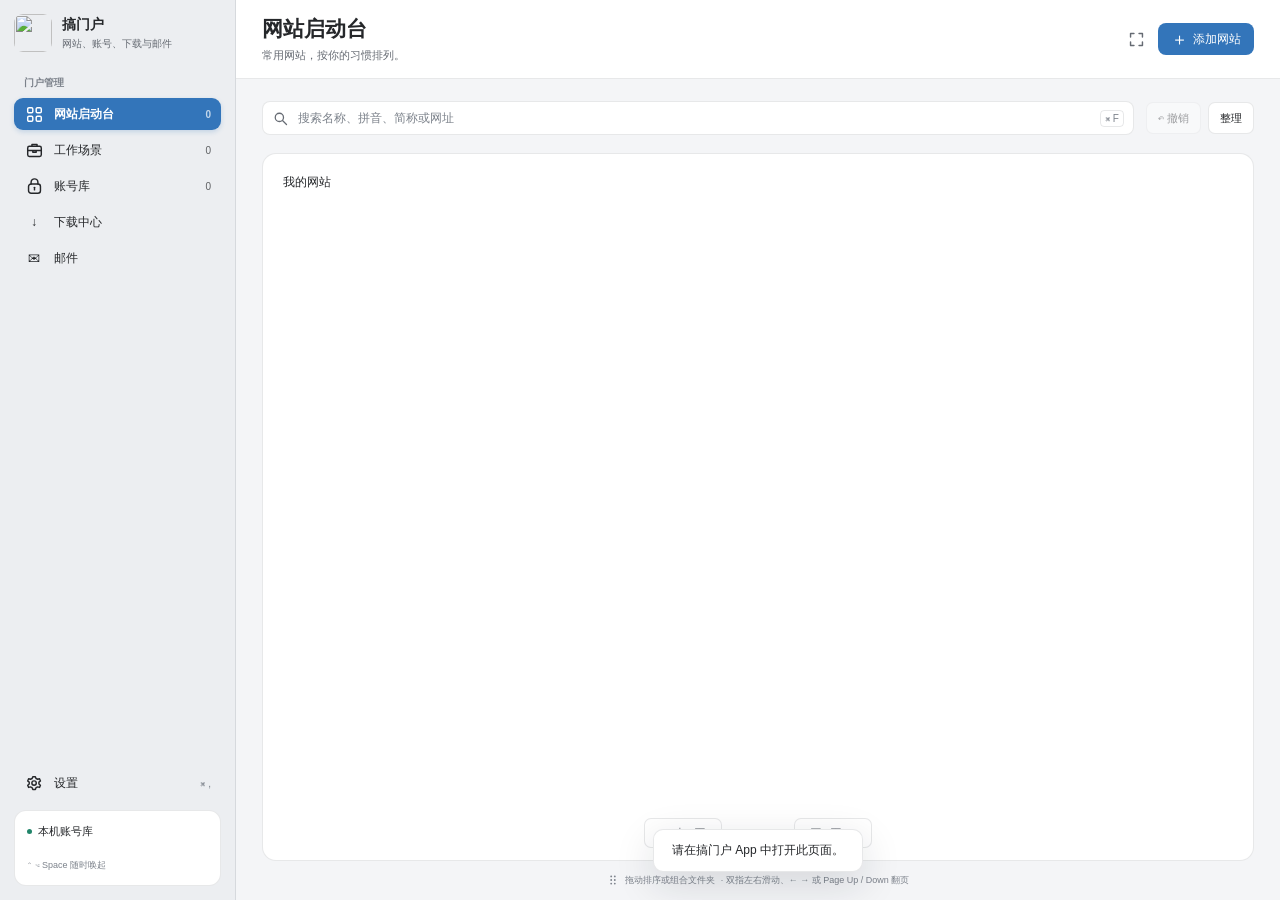
==== commit 095c3d75: "Integrate native downloads and mail in V1.17" ====
--- a/Resources/index.html
+++ b/Resources/index.html
@@ -10,12 +10,14 @@
 <body>
   <div class="app-shell">
     <aside class="sidebar" aria-label="主导航">
-      <div class="brand"><img src="Mark.png" alt=""><div><strong>搞门户</strong><span>网站与账号管理</span></div></div>
+      <div class="brand"><img src="Mark.png" alt=""><div><strong>搞门户</strong><span>网站、账号、下载与邮件</span></div></div>
       <nav class="sidebar-navigation" aria-label="门户管理">
         <div class="nav-section-label">门户管理</div>
         <button class="nav-item selected" id="launcherButton" aria-current="page"><span id="launcherSymbol"></span><span>网站启动台</span><span class="nav-count" id="siteCount">0</span></button>
         <button class="nav-item" id="workspacesButton"><span id="workspacesSymbol"></span><span>工作场景</span><span class="nav-count" id="workspaceCount">0</span></button>
         <button class="nav-item" id="vaultButton"><span id="vaultSymbol"></span><span>账号库</span><span class="nav-count" id="accountCount">0</span></button>
+        <button class="nav-item" id="downloadsButton"><span aria-hidden="true">↓</span><span>下载中心</span></button>
+        <button class="nav-item" id="mailButton"><span aria-hidden="true">✉</span><span>邮件</span></button>
       </nav>
       <div class="sidebar-bottom">
         <button class="nav-item" id="settingsButton"><span id="settingsSymbol"></span><span>设置</span><span class="nav-key">⌘ ,</span></button>
@@ -27,6 +29,7 @@
         <div class="page-heading"><h1 id="pageTitle">网站启动台</h1><p id="pageSubtitle">常用网站，按你的习惯排列。</p></div>
         <div class="header-actions"><button class="icon-button" id="fullButton" aria-label="切换全屏" title="切换全屏"></button><button class="add-button" id="addButton"><span>＋</span> 添加网站</button></div>
       </header>
+      <div id="recoveryNotice" class="recovery-notice" role="alert" hidden></div>
       <main id="launcherPage">
         <div class="launcher-tools"><div class="search-wrap"><span id="searchSymbol"></span><input id="search" type="search" autocomplete="off" placeholder="搜索名称、拼音、简称或网址" aria-label="搜索网站"><kbd>⌘ F</kbd></div><div class="toolbar-actions"><button class="tool-button" id="undoButton" title="撤销上次整理（⌘ Z）" disabled>↶ 撤销</button><button class="tool-button" id="manageButton">整理</button></div></div>
         <div class="launcher-card">
--- a/Resources/style.css
+++ b/Resources/style.css
@@ -17,3 +17,5 @@
 @media(max-width:820px){.page-heading p{display:none}.main-toolbar{height:66px;flex-basis:66px}.page-heading h1{font-size:19px}.launcher-tools{gap:7px}.toolbar-actions{gap:4px}.tool-button{padding:7px 8px}.search-wrap input{padding-right:8px;font-size:11px}.search-wrap kbd{display:none}#fullButton{display:none}.pagination{gap:7px}.page-dots{max-width:120px}.grid{column-gap:7px}.section-page{padding:18px}}
 @media(max-height:640px){.main-toolbar{height:66px;flex-basis:66px;padding-top:10px;padding-bottom:10px}.page-heading p{display:none}#launcherPage{padding-top:14px}.launcher-tools{margin-bottom:12px}.grid-caption{margin-bottom:12px}.launcher-card{padding-top:15px}.organize-hint{min-height:32px}.dialog{max-height:94vh}}
 @media(prefers-reduced-motion:reduce){*{animation:none!important;transition:none!important}}
+/* Recovery is a persistent visible state, not an apparently empty new library. */
+.recovery-notice{margin:12px 24px;padding:14px 18px;border:1px solid #bb7526;border-radius:12px;background:rgba(203,139,48,.12);color:var(--text);font-size:13px;line-height:1.6;flex-shrink:0}
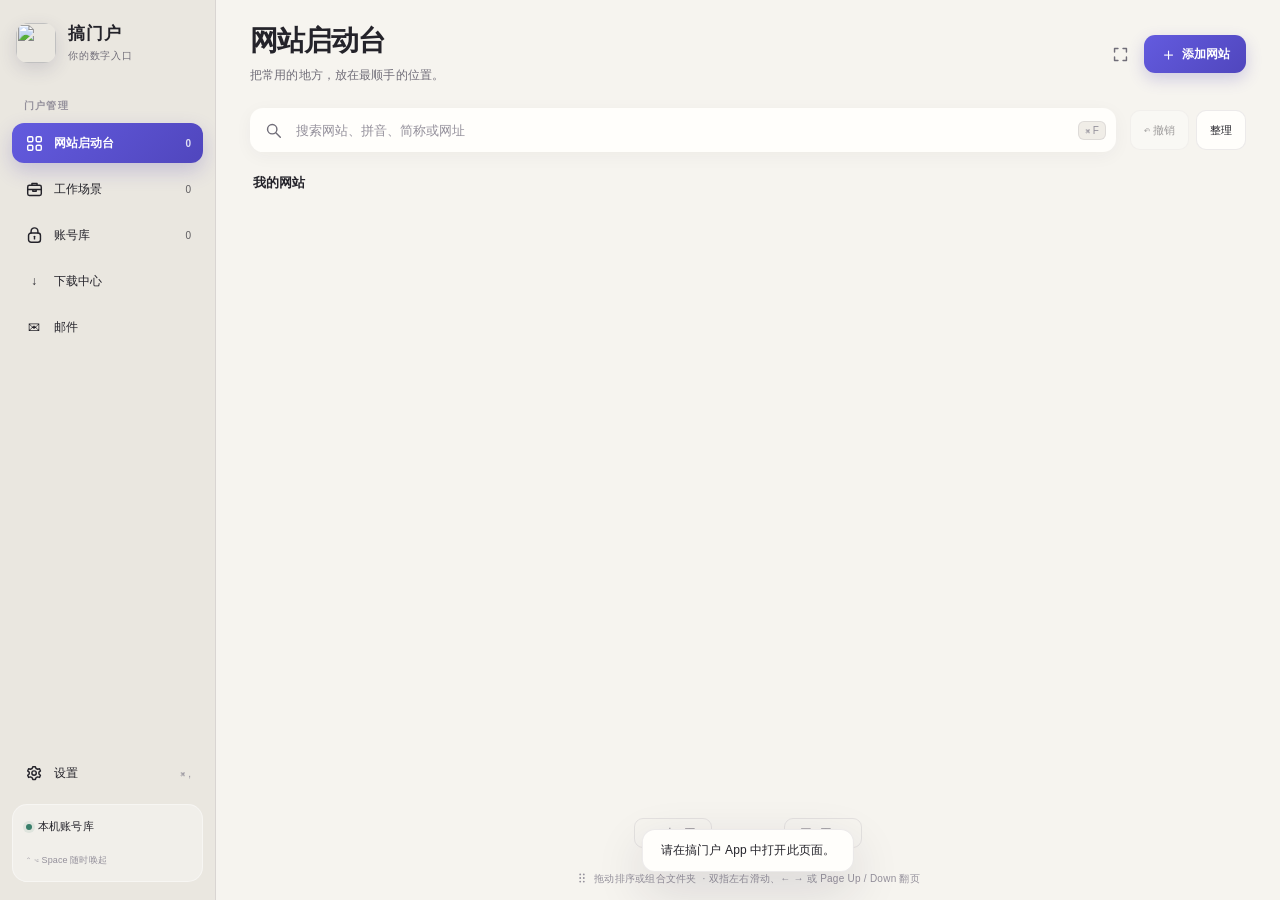
==== commit 2a119060: "Refresh portal interface and remove automatic backups" ====
--- a/Resources/index.html
+++ b/Resources/index.html
@@ -10,7 +10,7 @@
 <body>
   <div class="app-shell">
     <aside class="sidebar" aria-label="主导航">
-      <div class="brand"><img src="Mark.png" alt=""><div><strong>搞门户</strong><span>网站、账号、下载与邮件</span></div></div>
+      <div class="brand"><img src="Mark.png" alt=""><div><strong>搞门户</strong><span>你的数字入口</span></div></div>
       <nav class="sidebar-navigation" aria-label="门户管理">
         <div class="nav-section-label">门户管理</div>
         <button class="nav-item selected" id="launcherButton" aria-current="page"><span id="launcherSymbol"></span><span>网站启动台</span><span class="nav-count" id="siteCount">0</span></button>
@@ -26,13 +26,13 @@
     </aside>
     <div class="main-column">
       <header class="main-toolbar">
-        <div class="page-heading"><h1 id="pageTitle">网站启动台</h1><p id="pageSubtitle">常用网站，按你的习惯排列。</p></div>
+        <div class="page-heading"><h1 id="pageTitle">网站启动台</h1><p id="pageSubtitle">把常用的地方，放在最顺手的位置。</p></div>
         <div class="header-actions"><button class="icon-button" id="fullButton" aria-label="切换全屏" title="切换全屏"></button><button class="add-button" id="addButton"><span>＋</span> 添加网站</button></div>
       </header>
       <div id="recoveryNotice" class="recovery-notice" role="alert" hidden></div>
       <main id="launcherPage">
-        <div class="launcher-tools"><div class="search-wrap"><span id="searchSymbol"></span><input id="search" type="search" autocomplete="off" placeholder="搜索名称、拼音、简称或网址" aria-label="搜索网站"><kbd>⌘ F</kbd></div><div class="toolbar-actions"><button class="tool-button" id="undoButton" title="撤销上次整理（⌘ Z）" disabled>↶ 撤销</button><button class="tool-button" id="manageButton">整理</button></div></div>
-        <div class="launcher-card">
+        <div class="launcher-tools"><div class="search-wrap"><span id="searchSymbol"></span><input id="search" type="search" autocomplete="off" placeholder="搜索网站、拼音、简称或网址" aria-label="搜索网站"><kbd>⌘ F</kbd></div><div class="toolbar-actions"><button class="tool-button" id="undoButton" title="撤销上次整理（⌘ Z）" disabled>↶ 撤销</button><button class="tool-button" id="manageButton">整理</button></div></div>
+        <div class="launcher-surface">
           <div class="grid-caption"><span id="caption">我的网站</span><span id="count"></span></div>
           <section class="launch-area" id="launchArea" aria-label="网站启动台"><div class="grid" id="grid"></div><div class="empty" id="empty" hidden></div><div class="edge-hint edge-left" id="edgeLeft" aria-hidden="true">‹</div><div class="edge-hint edge-right" id="edgeRight" aria-hidden="true">›</div></section>
           <nav class="pagination" id="pagination" aria-label="启动台分页">
--- a/Resources/style.css
+++ b/Resources/style.css
@@ -19,3 +19,23 @@
 @media(prefers-reduced-motion:reduce){*{animation:none!important;transition:none!important}}
 /* Recovery is a persistent visible state, not an apparently empty new library. */
 .recovery-notice{margin:12px 24px;padding:14px 18px;border:1px solid #bb7526;border-radius:12px;background:rgba(203,139,48,.12);color:var(--text);font-size:13px;line-height:1.6;flex-shrink:0}
+
+/* V1.18 · 沉静工作台：开放画布、悬浮导航与有呼吸感的内容卡片。 */
+:root{--ink:#24232a;--muted:#706d78;--subtle:#94909b;--line:rgba(45,39,65,.09);--canvas:#f6f4ef;--sidebar:#eae7e0;--panel:#fffefb;--input:#f0ede7;--accent:#635bdf;--accent-deep:#5046bd;--accent-soft:rgba(99,91,223,.10);--accent-shadow:rgba(83,73,180,.24);--tile:rgba(71,63,98,.055);--backdrop:rgba(32,27,46,.28);--danger:#bd5058;--success:#397e6a;--shadow:0 18px 50px rgba(38,31,58,.14)}
+body.dark{--ink:#f2f0eb;--muted:#aaa6b2;--subtle:#7e7a88;--line:rgba(235,230,255,.09);--canvas:#17171c;--sidebar:#202027;--panel:#24242c;--input:#2d2d36;--accent:#aaa4ff;--accent-deep:#8c82f1;--accent-soft:rgba(170,164,255,.12);--accent-shadow:rgba(0,0,0,.30);--tile:rgba(255,255,255,.055);--danger:#f09a9f;--success:#79c5a9;--shadow:0 20px 60px rgba(0,0,0,.36)}
+body{font-size:13px;letter-spacing:.01em}.app-shell{background:var(--canvas)}
+.sidebar{width:216px;flex:0 0 216px;background:var(--sidebar);border-right:1px solid var(--line)}
+.brand{gap:12px;padding:22px 16px 18px}.brand img{width:40px;height:40px;border-radius:12px;box-shadow:0 6px 18px rgba(65,54,102,.16)}.brand strong{font-size:17px;letter-spacing:.06em}.brand span{font-size:10px;margin-top:4px;letter-spacing:.08em}
+.sidebar-navigation{padding:18px 12px}.nav-section-label{padding:0 12px 10px;letter-spacing:.12em}.nav-item{min-height:40px;border-radius:12px;padding:0 12px;margin-bottom:6px;font-size:12px;transition:background .16s,color .16s,box-shadow .16s,transform .16s}.nav-item:hover{background:rgba(99,91,223,.07);transform:translateX(1px)}.dark .nav-item:hover{background:rgba(170,164,255,.07)}.nav-item.selected{background:linear-gradient(135deg,var(--accent),var(--accent-deep));color:#fff;box-shadow:0 8px 20px var(--accent-shadow)}.nav-item.selected .nav-count{opacity:.82}.nav-key{color:var(--subtle)}
+.sidebar-bottom{padding:10px 12px 18px}.sidebar-status{padding:14px 13px;background:rgba(255,255,255,.34);border:1px solid rgba(255,255,255,.42);border-radius:15px;box-shadow:none}.dark .sidebar-status{background:rgba(255,255,255,.025);border-color:var(--line)}.status-dot{width:6px;height:6px;box-shadow:0 0 0 3px rgba(57,126,106,.10)}
+.main-toolbar{height:104px;flex-basis:104px;padding:22px 34px 18px;background:transparent;border-bottom:0}.page-heading h1{font-size:28px;line-height:1.2;letter-spacing:-.035em;font-weight:700}.page-heading p{font-size:12px;margin-top:8px;color:var(--muted)}
+.add-button,.primary-button{border-radius:11px;background:linear-gradient(135deg,var(--accent),var(--accent-deep));box-shadow:0 6px 16px var(--accent-shadow);font-weight:600}.add-button{height:38px;padding:8px 16px}.icon-button{border-radius:9px}.header-actions{gap:10px}
+#launcherPage{padding:4px 34px 0}.launcher-tools{gap:14px;margin-bottom:22px}.search-wrap{height:44px;border:1px solid transparent;border-radius:13px;background:var(--panel);box-shadow:0 4px 18px rgba(43,35,65,.045)}.search-wrap>span{padding:0 14px}.search-wrap svg{width:17px;height:17px}.search-wrap input{font-size:13px;padding-right:58px}.search-wrap:focus-within{border-color:var(--accent);box-shadow:0 0 0 3px var(--accent-soft),0 5px 20px rgba(43,35,65,.06)}kbd{border-radius:6px;padding:3px 6px;background:var(--input)}
+.tool-button,.soft-button{border-radius:10px;padding:8px 13px;font-size:11px;background:var(--panel)}.tool-button{height:40px}.tool-button:hover:not(:disabled),.soft-button:hover{background:var(--input);border-color:rgba(99,91,223,.20)}
+.launcher-surface{flex:1;min-height:0;display:flex;flex-direction:column;background:transparent;padding:0 0 8px}.grid-caption{font-size:13px;font-weight:650;margin:0 3px 18px}.grid-caption #count{font-size:11px}.launch-area{padding:0 3px}.grid{gap:var(--grid-gap) 14px;padding-top:5px}.tile{border-radius:16px}.tile:hover{background:var(--tile);transform:translateY(-4px)}.tile-icon{box-shadow:0 7px 18px rgba(38,31,58,.13),inset 0 1px 0 rgba(255,255,255,.22);transition:box-shadow .18s,transform .18s}.tile:hover .tile-icon{box-shadow:0 12px 25px rgba(38,31,58,.18),inset 0 1px 0 rgba(255,255,255,.24);transform:translateY(-1px)}.tile-name{font-size:12px;line-height:17px;max-height:34px;margin-top:9px}.browser-badge{background:var(--canvas);border-color:var(--canvas)}
+.page-arrow{border-radius:9px;background:transparent}.page-dot.active::after{background:var(--accent)}.organize-hint{min-height:42px;font-size:10px;letter-spacing:.025em}
+.section-page{padding:6px 34px 30px}.section-notice{font-size:12px;margin:0 2px 20px}.workspace-grid,.vault-grid{display:grid;grid-template-columns:repeat(2,minmax(0,1fr));gap:18px;align-items:start}.workspace-grid>.empty-state,.vault-grid>.empty-state{grid-column:1/-1}.workspace-card,.vault-site{padding:22px;margin:0;border-radius:18px;background:var(--panel);border:1px solid var(--line);box-shadow:0 7px 24px rgba(45,38,63,.035)}.workspace-title strong,.vault-site-head strong{font-size:14px}.workspace-title p{font-size:11px;margin-top:9px}.workspace-controls{margin-top:22px;padding-top:14px;border-top:1px solid var(--line)}.vault-account{padding:12px 13px;border-radius:11px}.empty-state{min-height:260px;border-radius:18px}.empty-state-symbol{border-radius:14px}
+.overlay{backdrop-filter:blur(12px)}.dialog,.folder-panel{border-radius:22px;border:1px solid rgba(255,255,255,.30);box-shadow:var(--shadow);padding:28px}.dialog h2,.folder-title{font-size:23px;letter-spacing:-.025em}.field input,.field textarea,.field select,.account-fields input,.profile-select,.small-input,.compact-select{border-radius:10px}.account-card{border-radius:14px}.preview-stats,.source-option{border-radius:14px}.dialog-actions{padding-top:20px}.selection-bar{border-radius:16px;padding:12px 16px;left:calc(50% + 108px)}#toast{left:calc(50% + 108px);border-radius:13px}.context-menu{border-radius:12px}.context-menu button{border-radius:8px}.recovery-notice{margin:0 34px 14px;border-radius:13px}
+@media(max-width:900px){.workspace-grid,.vault-grid{grid-template-columns:1fr}.main-toolbar{padding-left:24px;padding-right:24px}#launcherPage,.section-page{padding-left:24px;padding-right:24px}}
+@media(max-width:720px){.sidebar{width:190px;flex-basis:190px}.brand{padding-left:12px}.sidebar-navigation{padding-left:9px;padding-right:9px}.main-toolbar{height:84px;flex-basis:84px}.page-heading h1{font-size:23px}.launcher-tools{gap:8px}.toolbar-actions{gap:5px}.tool-button{padding:8px 9px}.selection-bar,#toast{left:50%}}
+@media(max-height:640px){.main-toolbar{height:78px;flex-basis:78px}.page-heading h1{font-size:23px}#launcherPage{padding-top:0}.launcher-tools{margin-bottom:12px}.search-wrap{height:40px}.grid-caption{margin-bottom:10px}}
